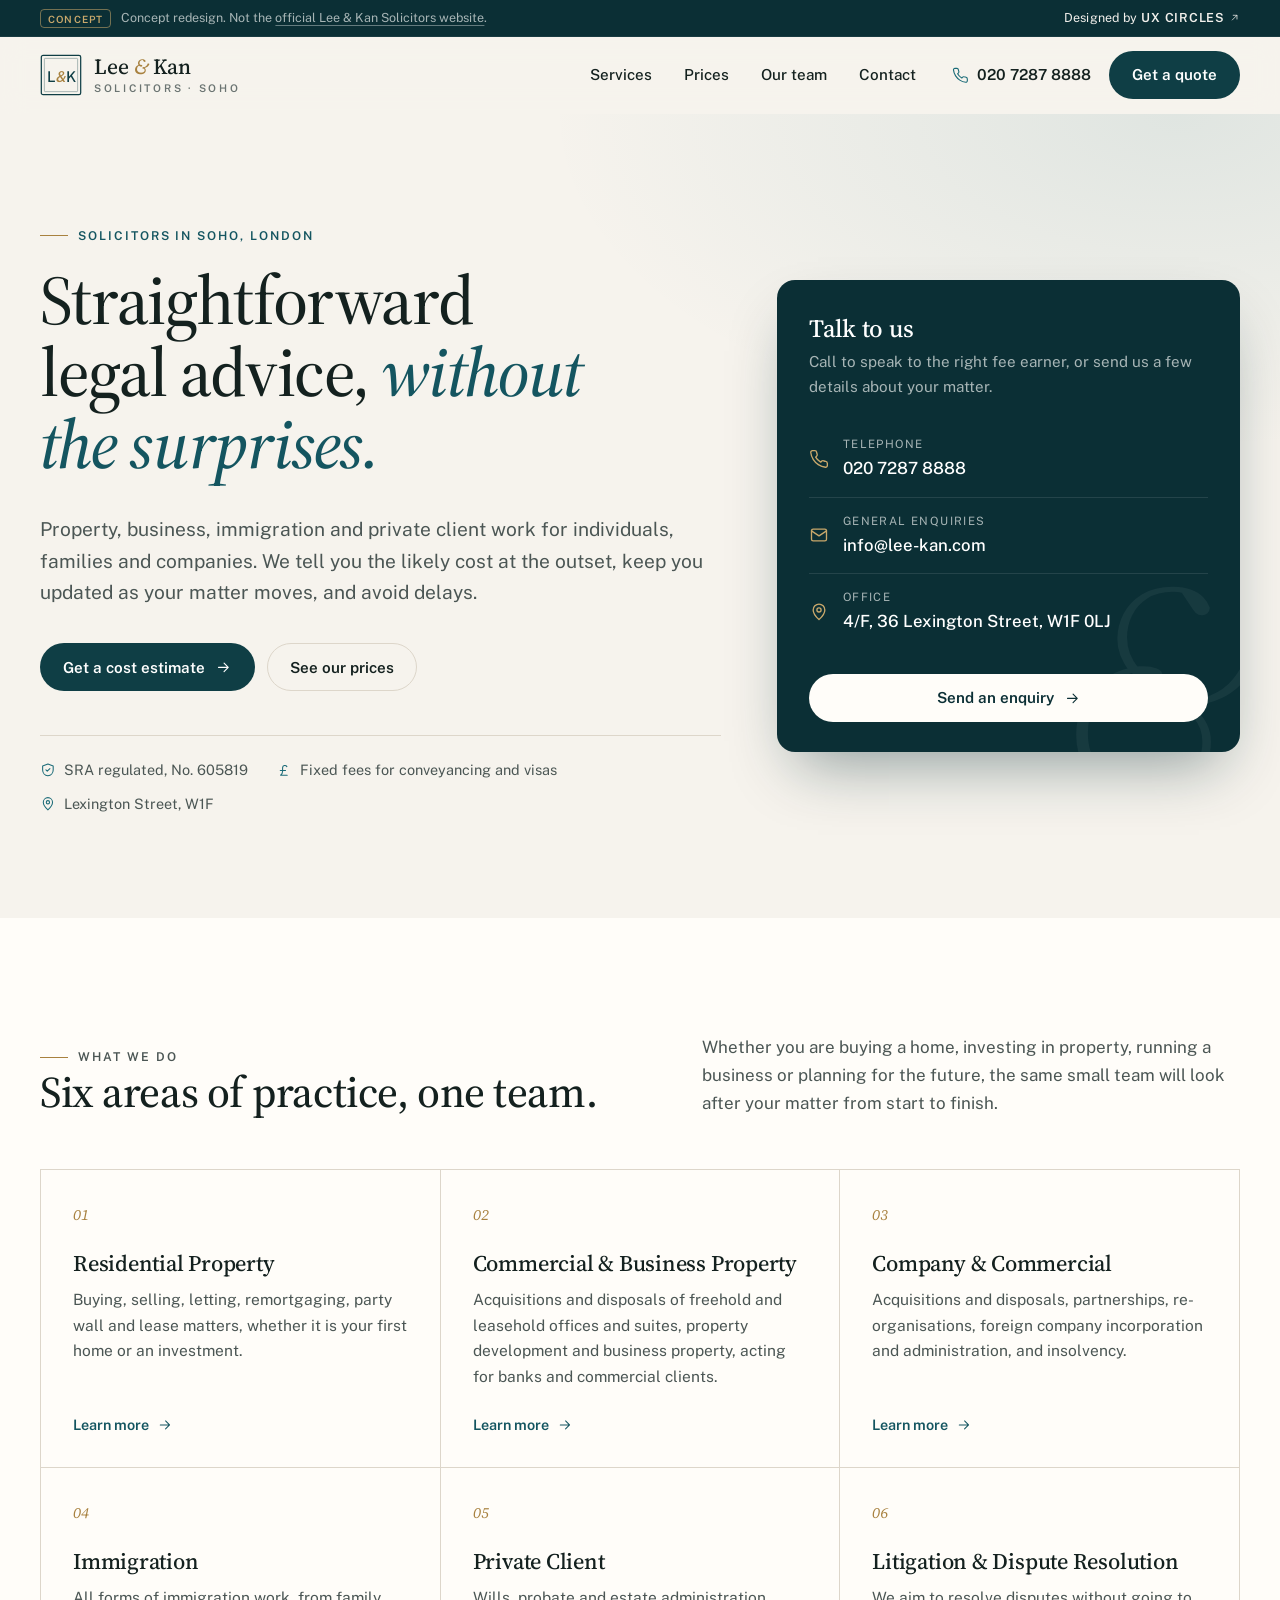
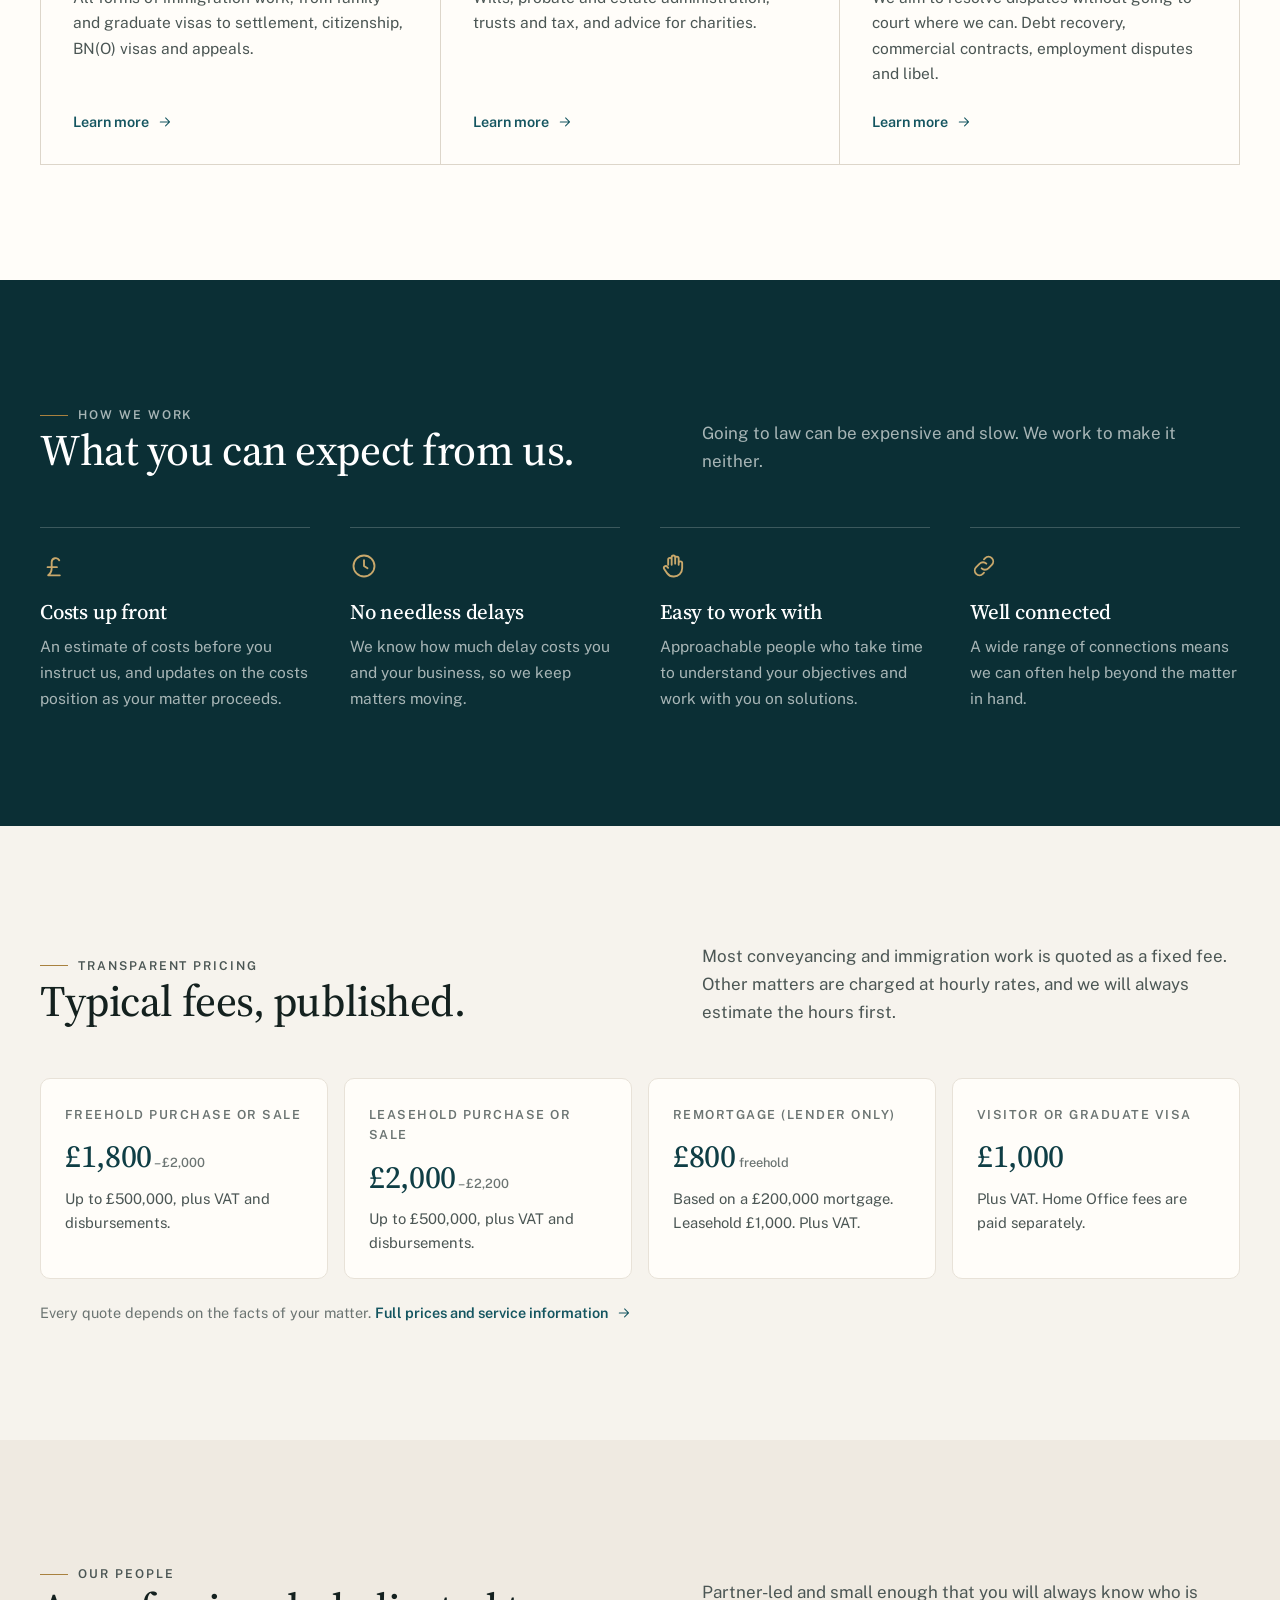
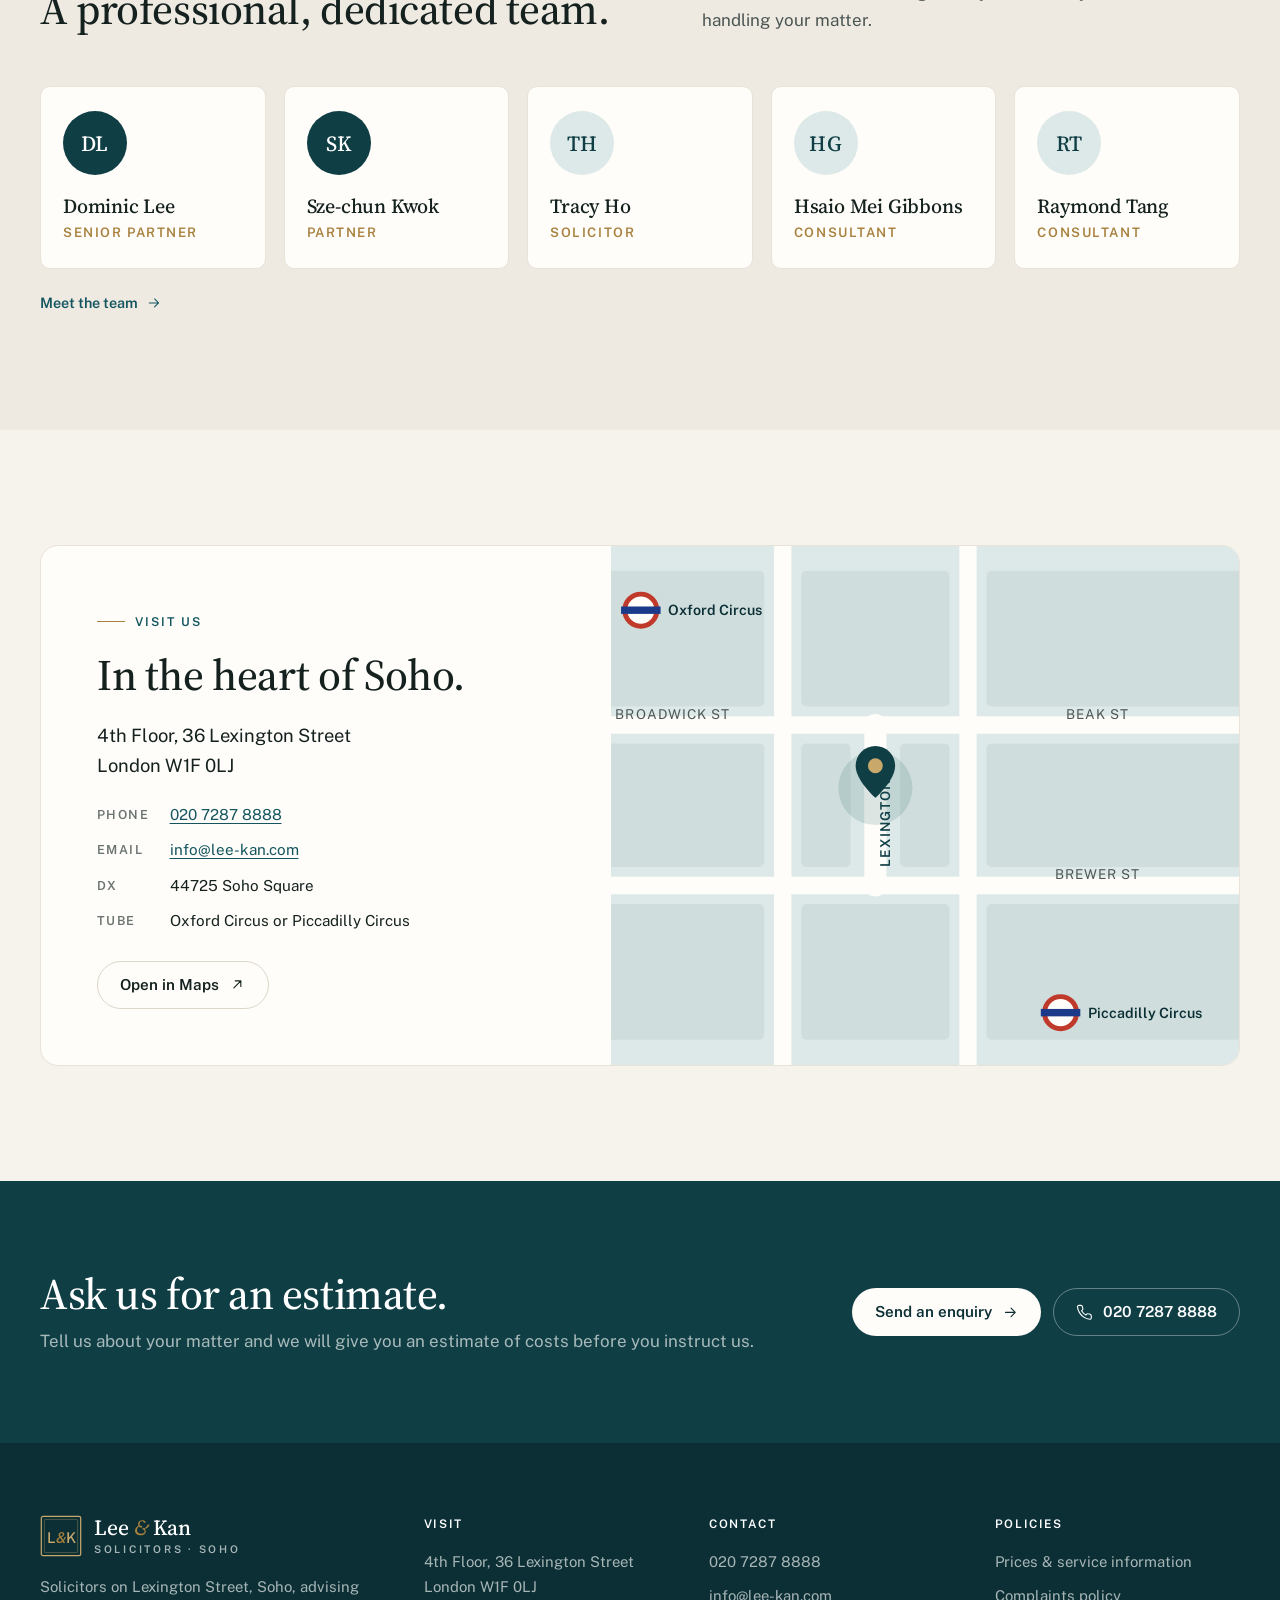
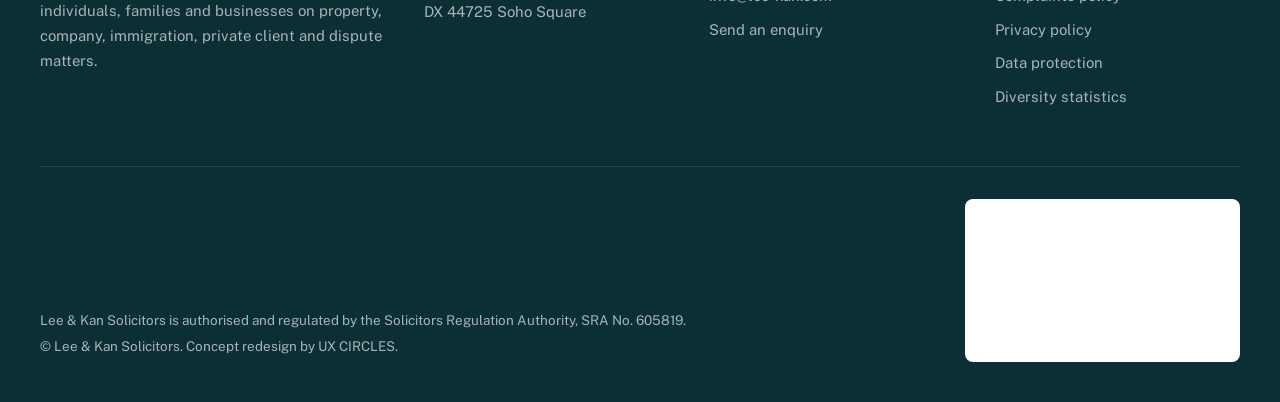
==== index.html @ 2cc01a52 "Add Lee & Kan Solicitors concept redesign Five-page static site (home, services, prices, team, conta" ====
<!doctype html>
<html lang="en-GB" class="no-js">
<head>
<meta charset="utf-8">
<meta name="viewport" content="width=device-width, initial-scale=1">
<title>Lee &amp; Kan Solicitors | Solicitors in Soho, London</title>
<meta name="description" content="Lee & Kan Solicitors in Soho, London: residential and commercial property, company, immigration, private client and litigation. Clear, published fees.">
<meta property="og:title" content="Lee &amp; Kan Solicitors | Solicitors in Soho, London">
<meta property="og:description" content="Lee & Kan Solicitors in Soho, London: residential and commercial property, company, immigration, private client and litigation. Clear, published fees.">
<meta name="robots" content="noindex, nofollow">
<meta name="theme-color" content="#0b2f35">
<link rel="icon" href="assets/img/favicon.svg" type="image/svg+xml">
<link rel="preconnect" href="https://fonts.googleapis.com">
<link rel="preconnect" href="https://fonts.gstatic.com" crossorigin>
<link rel="stylesheet" href="https://fonts.googleapis.com/css2?family=Public+Sans:wght@400;500;600&family=Source+Serif+4:ital,opsz,wght@0,8..60,400;0,8..60,500;0,8..60,600;1,8..60,400;1,8..60,500&display=swap">
<link rel="stylesheet" href="assets/css/style.css">
</head>
<body>
<a class="skip" href="#main">Skip to content</a>
<div class="concept-bar" role="note">
  <div class="container concept-inner">
    <p><span class="concept-tag">Concept</span><span class="concept-long">Concept redesign. Not the <a href="https://www.lee-kan.com/" target="_blank" rel="noopener">official Lee &amp; Kan Solicitors website</a>.</span></p>
    <a href="https://ux-circles.com/web" target="_blank" rel="noopener"><span class="concept-by">Designed by </span><strong>UX CIRCLES</strong> <svg class="ic-ext" viewBox="0 0 24 24" fill="none" stroke="currentColor" stroke-width="1.6" stroke-linecap="round" stroke-linejoin="round" aria-hidden="true"><path d="M7 17 17 7M9 7h8v8"/></svg></a>
  </div>
</div>
<header class="site-header">
  <div class="container header-inner">
    <a class="brand" href="index.html" aria-label="Lee &amp; Kan Solicitors, home"><svg class="brand-mark" viewBox="0 0 48 48" fill="none" aria-hidden="true"><rect x="1.5" y="1.5" width="45" height="45" rx="2" stroke="currentColor" stroke-width="1.4"/><rect x="5" y="5" width="38" height="38" rx="1" stroke="currentColor" stroke-width=".7" opacity=".55"/><text x="24" y="31.5" text-anchor="middle" font-family="Source Serif 4, Georgia, serif" font-size="17" font-weight="500" fill="currentColor">L<tspan font-style="italic" fill="#a8813f">&amp;</tspan>K</text></svg><span class="brand-text"><span class="brand-name">Lee <span>&amp;</span> Kan</span><span class="brand-sub">Solicitors · Soho</span></span></a>
    <nav class="nav" id="site-nav" aria-label="Main">
      <a href="services.html">Services</a>
<a href="fees.html">Prices</a>
<a href="team.html">Our team</a>
<a href="contact.html">Contact</a>
      <div class="nav-extra">
        <a class="nav-phone" href="tel:+442072878888"><svg class="ic" viewBox="0 0 24 24" fill="none" stroke="currentColor" stroke-width="1.6" stroke-linecap="round" stroke-linejoin="round" aria-hidden="true"><path d="M22 16.9v3a2 2 0 0 1-2.2 2 19.8 19.8 0 0 1-8.6-3.1 19.5 19.5 0 0 1-6-6A19.8 19.8 0 0 1 2.1 4.2 2 2 0 0 1 4.1 2h3a2 2 0 0 1 2 1.7c.1.9.4 1.8.7 2.7a2 2 0 0 1-.5 2.1L8 9.8a16 16 0 0 0 6 6l1.3-1.3a2 2 0 0 1 2.1-.4c.9.3 1.8.6 2.7.7a2 2 0 0 1 1.7 2z"/></svg><span>020 7287 8888</span></a>
        <a class="btn btn-primary" href="contact.html#enquiry">Get a quote</a>
      </div>
    </nav>
    <button class="nav-toggle" type="button" aria-expanded="false" aria-controls="site-nav" aria-label="Menu"><svg class="ic-open" viewBox="0 0 24 24" fill="none" stroke="currentColor" stroke-width="1.6" stroke-linecap="round" stroke-linejoin="round" aria-hidden="true"><path d="M4 7h16M4 12h16M4 17h16"/></svg><svg class="ic-close" viewBox="0 0 24 24" fill="none" stroke="currentColor" stroke-width="1.6" stroke-linecap="round" stroke-linejoin="round" aria-hidden="true"><path d="M6 6l12 12M18 6 6 18"/></svg></button>
  </div>
</header>
<main id="main">

<section class="hero">
  <div class="container hero-grid">
    <div class="hero-copy">
      <p class="eyebrow">Solicitors in Soho, London</p>
      <h1>Straightforward legal advice, <em>without the surprises.</em></h1>
      <p class="lede">Property, business, immigration and private client work for individuals, families and companies. We tell you the likely cost at the outset, keep you updated as your matter moves, and avoid delays.</p>
      <div class="hero-actions">
        <a class="btn btn-primary" href="contact.html#enquiry">Get a cost estimate <svg class="ic" viewBox="0 0 24 24" fill="none" stroke="currentColor" stroke-width="1.6" stroke-linecap="round" stroke-linejoin="round" aria-hidden="true"><path d="M5 12h14M13 6l6 6-6 6"/></svg></a>
        <a class="btn btn-ghost" href="fees.html">See our prices</a>
      </div>
      <ul class="hero-meta">
        <li><svg class="ic" viewBox="0 0 24 24" fill="none" stroke="currentColor" stroke-width="1.6" stroke-linecap="round" stroke-linejoin="round" aria-hidden="true"><path d="M12 3 4 6v6c0 4.5 3.4 8.3 8 9 4.6-.7 8-4.5 8-9V6z"/><path d="m9 12 2 2 4-4"/></svg> SRA regulated, No. 605819</li>
        <li><svg class="ic" viewBox="0 0 24 24" fill="none" stroke="currentColor" stroke-width="1.6" stroke-linecap="round" stroke-linejoin="round" aria-hidden="true"><path d="M17 20H7c2-1.5 3-3.5 3-6V8.5A3.5 3.5 0 0 1 16.5 7"/><path d="M6.5 13h8"/></svg> Fixed fees for conveyancing and visas</li>
        <li><svg class="ic" viewBox="0 0 24 24" fill="none" stroke="currentColor" stroke-width="1.6" stroke-linecap="round" stroke-linejoin="round" aria-hidden="true"><path d="M12 21s-7-6.2-7-11.5A7 7 0 0 1 19 9.5C19 14.8 12 21 12 21z"/><circle cx="12" cy="9.5" r="2.5"/></svg> Lexington Street, W1F</li>
      </ul>
    </div>
    <aside class="contact-card reveal" aria-labelledby="talk">
      <h2 id="talk">Talk to us</h2>
      <p>Call to speak to the right fee earner, or send us a few details about your matter.</p>
      <ul class="channels">
        <li><a href="tel:+442072878888"><svg class="ic" viewBox="0 0 24 24" fill="none" stroke="currentColor" stroke-width="1.6" stroke-linecap="round" stroke-linejoin="round" aria-hidden="true"><path d="M22 16.9v3a2 2 0 0 1-2.2 2 19.8 19.8 0 0 1-8.6-3.1 19.5 19.5 0 0 1-6-6A19.8 19.8 0 0 1 2.1 4.2 2 2 0 0 1 4.1 2h3a2 2 0 0 1 2 1.7c.1.9.4 1.8.7 2.7a2 2 0 0 1-.5 2.1L8 9.8a16 16 0 0 0 6 6l1.3-1.3a2 2 0 0 1 2.1-.4c.9.3 1.8.6 2.7.7a2 2 0 0 1 1.7 2z"/></svg><span><small>Telephone</small><strong>020 7287 8888</strong></span></a></li>
        <li><a href="mailto:info@lee-kan.com"><svg class="ic" viewBox="0 0 24 24" fill="none" stroke="currentColor" stroke-width="1.6" stroke-linecap="round" stroke-linejoin="round" aria-hidden="true"><rect x="3" y="5" width="18" height="14" rx="2"/><path d="m3 7 9 6 9-6"/></svg><span><small>General enquiries</small><strong>info@lee-kan.com</strong></span></a></li>
        <li><div><svg class="ic" viewBox="0 0 24 24" fill="none" stroke="currentColor" stroke-width="1.6" stroke-linecap="round" stroke-linejoin="round" aria-hidden="true"><path d="M12 21s-7-6.2-7-11.5A7 7 0 0 1 19 9.5C19 14.8 12 21 12 21z"/><circle cx="12" cy="9.5" r="2.5"/></svg><span><small>Office</small><strong>4/F, 36 Lexington Street, W1F 0LJ</strong></span></div></li>
      </ul>
      <a class="btn btn-light" href="contact.html#enquiry">Send an enquiry <svg class="ic" viewBox="0 0 24 24" fill="none" stroke="currentColor" stroke-width="1.6" stroke-linecap="round" stroke-linejoin="round" aria-hidden="true"><path d="M5 12h14M13 6l6 6-6 6"/></svg></a>
    </aside>
  </div>
</section>

<section class="section section-white" id="services">
  <div class="container">
    <div class="section-head">
      <div><p class="eyebrow">What we do</p><h2>Six areas of practice, one team.</h2></div>
      <p>Whether you are buying a home, investing in property, running a business or planning for the future, the same small team will look after your matter from start to finish.</p>
    </div>
    <div class="areas">
<a class="area reveal" href="services.html#residential"><span class="area-num">01</span><h3>Residential Property</h3><p>Buying, selling, letting, remortgaging, party wall and lease matters, whether it is your first home or an investment.</p><span class="more">Learn more <svg class="ic" viewBox="0 0 24 24" fill="none" stroke="currentColor" stroke-width="1.6" stroke-linecap="round" stroke-linejoin="round" aria-hidden="true"><path d="M5 12h14M13 6l6 6-6 6"/></svg></span></a>
<a class="area reveal" href="services.html#commercial"><span class="area-num">02</span><h3>Commercial &amp; Business Property</h3><p>Acquisitions and disposals of freehold and leasehold offices and suites, property development and business property, acting for banks and commercial clients.</p><span class="more">Learn more <svg class="ic" viewBox="0 0 24 24" fill="none" stroke="currentColor" stroke-width="1.6" stroke-linecap="round" stroke-linejoin="round" aria-hidden="true"><path d="M5 12h14M13 6l6 6-6 6"/></svg></span></a>
<a class="area reveal" href="services.html#company"><span class="area-num">03</span><h3>Company &amp; Commercial</h3><p>Acquisitions and disposals, partnerships, re-organisations, foreign company incorporation and administration, and insolvency.</p><span class="more">Learn more <svg class="ic" viewBox="0 0 24 24" fill="none" stroke="currentColor" stroke-width="1.6" stroke-linecap="round" stroke-linejoin="round" aria-hidden="true"><path d="M5 12h14M13 6l6 6-6 6"/></svg></span></a>
<a class="area reveal" href="services.html#immigration"><span class="area-num">04</span><h3>Immigration</h3><p>All forms of immigration work, from family and graduate visas to settlement, citizenship, BN(O) visas and appeals.</p><span class="more">Learn more <svg class="ic" viewBox="0 0 24 24" fill="none" stroke="currentColor" stroke-width="1.6" stroke-linecap="round" stroke-linejoin="round" aria-hidden="true"><path d="M5 12h14M13 6l6 6-6 6"/></svg></span></a>
<a class="area reveal" href="services.html#private-client"><span class="area-num">05</span><h3>Private Client</h3><p>Wills, probate and estate administration, trusts and tax, and advice for charities.</p><span class="more">Learn more <svg class="ic" viewBox="0 0 24 24" fill="none" stroke="currentColor" stroke-width="1.6" stroke-linecap="round" stroke-linejoin="round" aria-hidden="true"><path d="M5 12h14M13 6l6 6-6 6"/></svg></span></a>
<a class="area reveal" href="services.html#litigation"><span class="area-num">06</span><h3>Litigation &amp; Dispute Resolution</h3><p>We aim to resolve disputes without going to court where we can. Debt recovery, commercial contracts, employment disputes and libel.</p><span class="more">Learn more <svg class="ic" viewBox="0 0 24 24" fill="none" stroke="currentColor" stroke-width="1.6" stroke-linecap="round" stroke-linejoin="round" aria-hidden="true"><path d="M5 12h14M13 6l6 6-6 6"/></svg></span></a>
    </div>
  </div>
</section>

<section class="section on-dark">
  <div class="container">
    <div class="section-head">
      <div><p class="eyebrow">How we work</p><h2>What you can expect from us.</h2></div>
      <p>Going to law can be expensive and slow. We work to make it neither.</p>
    </div>
    <div class="promises">
      <div class="promise reveal"><svg class="ic" viewBox="0 0 24 24" fill="none" stroke="currentColor" stroke-width="1.6" stroke-linecap="round" stroke-linejoin="round" aria-hidden="true"><path d="M17 20H7c2-1.5 3-3.5 3-6V8.5A3.5 3.5 0 0 1 16.5 7"/><path d="M6.5 13h8"/></svg><h3>Costs up front</h3><p>An estimate of costs before you instruct us, and updates on the costs position as your matter proceeds.</p></div>
      <div class="promise reveal"><svg class="ic" viewBox="0 0 24 24" fill="none" stroke="currentColor" stroke-width="1.6" stroke-linecap="round" stroke-linejoin="round" aria-hidden="true"><circle cx="12" cy="12" r="9"/><path d="M12 7v5l3 2"/></svg><h3>No needless delays</h3><p>We know how much delay costs you and your business, so we keep matters moving.</p></div>
      <div class="promise reveal"><svg class="ic" viewBox="0 0 24 24" fill="none" stroke="currentColor" stroke-width="1.6" stroke-linecap="round" stroke-linejoin="round" aria-hidden="true"><path d="M7 11V6.5a1.5 1.5 0 0 1 3 0V11M10 10V4.5a1.5 1.5 0 0 1 3 0V10M13 10V5.5a1.5 1.5 0 0 1 3 0V11M16 9.5a1.5 1.5 0 0 1 3 0V14a7 7 0 0 1-7 7h-.5a6.5 6.5 0 0 1-5.3-2.7L3.6 14.6a1.6 1.6 0 0 1 2.5-2L7 13.6"/></svg><h3>Easy to work with</h3><p>Approachable people who take time to understand your objectives and work with you on solutions.</p></div>
      <div class="promise reveal"><svg class="ic" viewBox="0 0 24 24" fill="none" stroke="currentColor" stroke-width="1.6" stroke-linecap="round" stroke-linejoin="round" aria-hidden="true"><path d="M10 14a4 4 0 0 0 5.7 0l3-3a4 4 0 0 0-5.7-5.7l-1 1"/><path d="M14 10a4 4 0 0 0-5.7 0l-3 3a4 4 0 0 0 5.7 5.7l1-1"/></svg><h3>Well connected</h3><p>A wide range of connections means we can often help beyond the matter in hand.</p></div>
    </div>
  </div>
</section>

<section class="section">
  <div class="container">
    <div class="section-head">
      <div><p class="eyebrow">Transparent pricing</p><h2>Typical fees, published.</h2></div>
      <p>Most conveyancing and immigration work is quoted as a fixed fee. Other matters are charged at hourly rates, and we will always estimate the hours first.</p>
    </div>
    <div class="fee-grid">
      <div class="fee-card reveal"><span class="label">Freehold purchase or sale</span><span class="price">£1,800<small> – £2,000</small></span><p>Up to £500,000, plus VAT and disbursements.</p></div>
      <div class="fee-card reveal"><span class="label">Leasehold purchase or sale</span><span class="price">£2,000<small> – £2,200</small></span><p>Up to £500,000, plus VAT and disbursements.</p></div>
      <div class="fee-card reveal"><span class="label">Remortgage (lender only)</span><span class="price">£800<small> freehold</small></span><p>Based on a £200,000 mortgage. Leasehold £1,000. Plus VAT.</p></div>
      <div class="fee-card reveal"><span class="label">Visitor or graduate visa</span><span class="price">£1,000</span><p>Plus VAT. Home Office fees are paid separately.</p></div>
    </div>
    <p class="fee-note">Every quote depends on the facts of your matter. <a class="text-link" href="fees.html">Full prices and service information <svg class="ic" viewBox="0 0 24 24" fill="none" stroke="currentColor" stroke-width="1.6" stroke-linecap="round" stroke-linejoin="round" aria-hidden="true"><path d="M5 12h14M13 6l6 6-6 6"/></svg></a></p>
  </div>
</section>

<section class="section section-alt">
  <div class="container">
    <div class="section-head">
      <div><p class="eyebrow">Our people</p><h2>A professional, dedicated team.</h2></div>
      <p>Partner-led and small enough that you will always know who is handling your matter.</p>
    </div>
    <div class="team">
<article class="person partner reveal"><div class="avatar" aria-hidden="true">DL</div><h3>Dominic Lee</h3><p class="role">Senior Partner</p></article>
<article class="person partner reveal"><div class="avatar" aria-hidden="true">SK</div><h3>Sze-chun Kwok</h3><p class="role">Partner</p></article>
<article class="person reveal"><div class="avatar" aria-hidden="true">TH</div><h3>Tracy Ho</h3><p class="role">Solicitor</p></article>
<article class="person reveal"><div class="avatar" aria-hidden="true">HG</div><h3>Hsaio Mei Gibbons</h3><p class="role">Consultant</p></article>
<article class="person reveal"><div class="avatar" aria-hidden="true">RT</div><h3>Raymond Tang</h3><p class="role">Consultant</p></article>
    </div>
    <p class="fee-note"><a class="text-link" href="team.html">Meet the team <svg class="ic" viewBox="0 0 24 24" fill="none" stroke="currentColor" stroke-width="1.6" stroke-linecap="round" stroke-linejoin="round" aria-hidden="true"><path d="M5 12h14M13 6l6 6-6 6"/></svg></a></p>
  </div>
</section>

<section class="section">
  <div class="container">
    <div class="visit reveal">
      <div class="visit-copy">
        <p class="eyebrow">Visit us</p>
        <h2>In the heart of Soho.</h2>
        <address>4th Floor, 36 Lexington Street<br>London W1F 0LJ</address>
        <dl>
          <dt>Phone</dt><dd><a href="tel:+442072878888">020 7287 8888</a></dd>
          <dt>Email</dt><dd><a href="mailto:info@lee-kan.com">info@lee-kan.com</a></dd>
          <dt>DX</dt><dd>44725 Soho Square</dd>
          <dt>Tube</dt><dd>Oxford Circus or Piccadilly Circus</dd>
        </dl>
        <a class="btn btn-ghost" href="https://www.google.com/maps/search/?api=1&amp;query=36+Lexington+Street+London+W1F+0LJ" target="_blank" rel="noopener">Open in Maps <svg class="ic" viewBox="0 0 24 24" fill="none" stroke="currentColor" stroke-width="1.6" stroke-linecap="round" stroke-linejoin="round" aria-hidden="true"><path d="M7 17 17 7M9 7h8v8"/></svg></a>
      </div>
      <div class="visit-map"><svg viewBox="0 0 600 420" preserveAspectRatio="xMidYMid slice" role="img" aria-label="Map: 36 Lexington Street, between Oxford Circus and Piccadilly Circus">
  <rect width="600" height="420" fill="#dde9e8"/>
  <g fill="#cfdedc">
    <rect x="20" y="20" width="150" height="110" rx="4"/><rect x="200" y="20" width="120" height="110" rx="4"/><rect x="350" y="20" width="230" height="110" rx="4"/>
    <rect x="20" y="160" width="150" height="100" rx="4"/><rect x="350" y="160" width="230" height="100" rx="4"/>
    <rect x="20" y="290" width="150" height="110" rx="4"/><rect x="200" y="290" width="120" height="110" rx="4"/><rect x="350" y="290" width="230" height="110" rx="4"/>
    <rect x="200" y="160" width="40" height="100" rx="4"/><rect x="280" y="160" width="40" height="100" rx="4"/>
  </g>
  <g stroke="#fffdf9" stroke-width="14" stroke-linecap="round">
    <path d="M0 145H600"/><path d="M0 275H600"/><path d="M185 0V420"/><path d="M335 0V420"/>
  </g>
  <path d="M260 145V275" stroke="#fffdf9" stroke-width="18" stroke-linecap="round"/>
  <g font-family="Public Sans, sans-serif" font-size="11" fill="#4b5654" letter-spacing=".08em">
    <text x="272" y="215" transform="rotate(-90 272 215)" text-anchor="middle" font-weight="600" fill="#0f3e45">LEXINGTON ST</text>
    <text x="440" y="140" text-anchor="middle">BEAK ST</text>
    <text x="440" y="270" text-anchor="middle">BREWER ST</text>
    <text x="96" y="140" text-anchor="middle">BROADWICK ST</text>
  </g>
  <g font-family="Public Sans, sans-serif" font-size="11.5" font-weight="600" fill="#0b2f35">
    <g transform="translate(70 52)"><circle r="13" fill="#fffdf9" stroke="#c03a2b" stroke-width="4"/><rect x="-16" y="-3" width="32" height="6" fill="#1b3a8a"/><text x="22" y="4">Oxford Circus</text></g>
    <g transform="translate(410 378)"><circle r="13" fill="#fffdf9" stroke="#c03a2b" stroke-width="4"/><rect x="-16" y="-3" width="32" height="6" fill="#1b3a8a"/><text x="22" y="4">Piccadilly Circus</text></g>
  </g>
  <g transform="translate(260 196)">
    <circle r="30" fill="#145560" opacity=".14"/>
    <path d="M0 8s-16-14-16-26a16 16 0 0 1 32 0C16-6 0 8 0 8z" fill="#0f3e45"/>
    <circle cy="-18" r="6" fill="#c9a86b"/>
  </g>
</svg></div>
    </div>
  </div>
</section>
<section class="cta-band">
  <div class="container cta-inner">
    <div>
      <h2>Ask us for an estimate.</h2>
      <p>Tell us about your matter and we will give you an estimate of costs before you instruct us.</p>
    </div>
    <div class="cta-actions">
      <a class="btn btn-light" href="contact.html#enquiry">Send an enquiry <svg class="ic" viewBox="0 0 24 24" fill="none" stroke="currentColor" stroke-width="1.6" stroke-linecap="round" stroke-linejoin="round" aria-hidden="true"><path d="M5 12h14M13 6l6 6-6 6"/></svg></a>
      <a class="btn btn-outline-light" href="tel:+442072878888"><svg class="ic" viewBox="0 0 24 24" fill="none" stroke="currentColor" stroke-width="1.6" stroke-linecap="round" stroke-linejoin="round" aria-hidden="true"><path d="M22 16.9v3a2 2 0 0 1-2.2 2 19.8 19.8 0 0 1-8.6-3.1 19.5 19.5 0 0 1-6-6A19.8 19.8 0 0 1 2.1 4.2 2 2 0 0 1 4.1 2h3a2 2 0 0 1 2 1.7c.1.9.4 1.8.7 2.7a2 2 0 0 1-.5 2.1L8 9.8a16 16 0 0 0 6 6l1.3-1.3a2 2 0 0 1 2.1-.4c.9.3 1.8.6 2.7.7a2 2 0 0 1 1.7 2z"/></svg> 020 7287 8888</a>
    </div>
  </div>
</section>

</main>
<footer class="site-footer">
  <div class="container">
    <div class="footer-grid">
      <div>
        <a class="brand" href="index.html" aria-label="Lee &amp; Kan Solicitors, home"><svg class="brand-mark" viewBox="0 0 48 48" fill="none" aria-hidden="true"><rect x="1.5" y="1.5" width="45" height="45" rx="2" stroke="currentColor" stroke-width="1.4"/><rect x="5" y="5" width="38" height="38" rx="1" stroke="currentColor" stroke-width=".7" opacity=".55"/><text x="24" y="31.5" text-anchor="middle" font-family="Source Serif 4, Georgia, serif" font-size="17" font-weight="500" fill="currentColor">L<tspan font-style="italic" fill="#a8813f">&amp;</tspan>K</text></svg><span class="brand-text"><span class="brand-name">Lee <span>&amp;</span> Kan</span><span class="brand-sub">Solicitors · Soho</span></span></a>
        <p>Solicitors on Lexington Street, Soho, advising individuals, families and businesses on property, company, immigration, private client and dispute matters.</p>
      </div>
      <div>
        <p class="footer-h">Visit</p>
        <address>4th Floor, 36 Lexington Street<br>London W1F 0LJ<br>DX 44725 Soho Square</address>
      </div>
      <div>
        <p class="footer-h">Contact</p>
        <ul>
          <li><a href="tel:+442072878888">020 7287 8888</a></li>
          <li><a href="mailto:info@lee-kan.com">info@lee-kan.com</a></li>
          <li><a href="contact.html#enquiry">Send an enquiry</a></li>
        </ul>
      </div>
      <div>
        <p class="footer-h">Policies</p>
        <ul>
          <li><a href="fees.html">Prices &amp; service information</a></li>
          <li><a href="https://www.lee-kan.com/Complaints.pdf" target="_blank" rel="noopener">Complaints policy</a></li>
          <li><a href="https://www.lee-kan.com/LKPrivacy.pdf" target="_blank" rel="noopener">Privacy policy</a></li>
          <li><a href="https://www.lee-kan.com/Data.pdf" target="_blank" rel="noopener">Data protection</a></li>
          <li><a href="https://www.lee-kan.com/LKDiversity.pdf" target="_blank" rel="noopener">Diversity statistics</a></li>
        </ul>
      </div>
    </div>
    <div class="footer-legal">
      <div>
        <p>Lee &amp; Kan Solicitors is authorised and regulated by the Solicitors Regulation Authority, SRA No. 605819.</p>
        <p>&copy; Lee &amp; Kan Solicitors. Concept redesign by <a href="https://ux-circles.com/web" target="_blank" rel="noopener">UX CIRCLES</a>.</p>
      </div>
      <div class="sra-badge"><div><div><iframe frameborder="0" scrolling="no" allowTransparency="true" src="https://cdn.yoshki.com/iframe/55847r.html" title="SRA digital badge"></iframe></div></div></div>
    </div>
  </div>
</footer>
<div class="mobile-cta">
  <a class="btn btn-ghost" href="tel:+442072878888"><svg class="ic" viewBox="0 0 24 24" fill="none" stroke="currentColor" stroke-width="1.6" stroke-linecap="round" stroke-linejoin="round" aria-hidden="true"><path d="M22 16.9v3a2 2 0 0 1-2.2 2 19.8 19.8 0 0 1-8.6-3.1 19.5 19.5 0 0 1-6-6A19.8 19.8 0 0 1 2.1 4.2 2 2 0 0 1 4.1 2h3a2 2 0 0 1 2 1.7c.1.9.4 1.8.7 2.7a2 2 0 0 1-.5 2.1L8 9.8a16 16 0 0 0 6 6l1.3-1.3a2 2 0 0 1 2.1-.4c.9.3 1.8.6 2.7.7a2 2 0 0 1 1.7 2z"/></svg> Call us</a>
  <a class="btn btn-primary" href="contact.html#enquiry">Get a quote</a>
</div>
<script src="assets/js/main.js"></script>
</body>
</html>
---- assets/css/style.css ----
/* Lee & Kan Solicitors — concept redesign by UX CIRCLES */

:root {
  --paper: #f6f3ed;
  --paper-2: #efeae1;
  --white: #fffdf9;
  --ink: #14211f;
  --ink-soft: #4b5654;
  --ink-mute: #6b7472;
  --line: #ddd6ca;
  --line-soft: #e8e2d8;
  --teal-900: #0b2f35;
  --teal-800: #0f3e45;
  --teal-700: #145560;
  --teal-600: #1b6b78;
  --teal-100: #dde9e8;
  --brass: #a8813f;
  --brass-soft: #c9a86b;
  --on-dark: #e9eeec;
  --on-dark-soft: rgba(233, 238, 236, .7);

  --serif: "Source Serif 4", "Iowan Old Style", Georgia, serif;
  --sans: "Public Sans", system-ui, -apple-system, "Segoe UI", sans-serif;

  --header-h: 76px;
  --radius: 10px;
  --shadow: 0 1px 2px rgba(20, 33, 31, .04), 0 10px 30px rgba(20, 33, 31, .06);
}

*, *::before, *::after { box-sizing: border-box; }
html { -webkit-text-size-adjust: 100%; scroll-behavior: smooth; scroll-padding-top: calc(var(--header-h) + 16px); }
@media (prefers-reduced-motion: reduce) { html { scroll-behavior: auto; } *, *::before, *::after { transition: none !important; animation: none !important; } }
body { margin: 0; background: var(--paper); color: var(--ink); font-family: var(--sans); font-size: 17px; line-height: 1.65; -webkit-font-smoothing: antialiased; }
img, svg { display: block; max-width: 100%; }
a { color: var(--teal-700); text-underline-offset: 3px; text-decoration-thickness: 1px; }
a:hover { color: var(--teal-900); }
p { margin: 0 0 1em; }
h1, h2, h3, h4 { font-family: var(--serif); font-weight: 500; line-height: 1.15; margin: 0 0 .5em; letter-spacing: -.01em; color: var(--ink); text-wrap: balance; }
h1 { font-size: clamp(2.5rem, 5.4vw, 4.4rem); letter-spacing: -.02em; line-height: 1.04; }
h2 { font-size: clamp(1.9rem, 3.4vw, 2.75rem); }
h3 { font-size: 1.4rem; }
h4 { font-size: 1.1rem; font-weight: 600; }
em { font-style: italic; }
ul { padding-left: 1.2em; }
:focus-visible { outline: 2px solid var(--brass); outline-offset: 3px; border-radius: 3px; }

.container { width: min(1200px, 100% - 48px); margin-inline: auto; }
.narrow { width: min(820px, 100% - 48px); margin-inline: auto; }
@media (max-width: 600px) { .container, .narrow { width: calc(100% - 32px); } }

.skip { position: absolute; left: -999px; top: 8px; z-index: 100; background: var(--ink); color: #fff; padding: 10px 16px; border-radius: 6px; }
.skip:focus { left: 8px; }

.ic { width: 1.1em; height: 1.1em; flex: none; }

.eyebrow { display: inline-flex; align-items: center; gap: 10px; font-size: .76rem; font-weight: 600; letter-spacing: .16em; text-transform: uppercase; color: var(--teal-700); margin: 0 0 18px; }
.eyebrow::before { content: ""; width: 28px; height: 1px; background: var(--brass); }
.on-dark .eyebrow { color: var(--brass-soft); }
.lede { font-size: 1.2rem; color: var(--ink-soft); max-width: 36em; }

/* ---------- Buttons ---------- */
.btn { display: inline-flex; align-items: center; justify-content: center; gap: 10px; min-height: 48px; padding: 0 22px; border-radius: 999px; font: 600 .95rem/1 var(--sans); text-decoration: none; border: 1px solid transparent; cursor: pointer; transition: background .2s, color .2s, border-color .2s, transform .2s; white-space: nowrap; }
.btn-primary { background: var(--teal-800); color: #fff; }
.btn-primary:hover { background: var(--teal-900); color: #fff; }
.btn-ghost { border-color: var(--line); color: var(--ink); background: transparent; }
.btn-ghost:hover { border-color: var(--ink); color: var(--ink); }
.btn-light { background: var(--white); color: var(--teal-900); }
.btn-light:hover { background: #fff; color: var(--teal-900); }
.btn-outline-light { border-color: rgba(255,255,255,.35); color: #fff; }
.btn-outline-light:hover { border-color: #fff; color: #fff; }
.text-link { display: inline-flex; align-items: center; gap: 8px; font-weight: 600; text-decoration: none; color: var(--teal-700); }
.text-link .ic { transition: transform .2s; }
.text-link:hover .ic { transform: translateX(3px); }

/* ---------- Concept bar ---------- */
.concept-bar { background: var(--teal-900); color: var(--on-dark-soft); font-size: 12.5px; border-bottom: 1px solid rgba(255,255,255,.06); }
.concept-inner { height: 36px; display: flex; align-items: center; justify-content: space-between; gap: 16px; }
.concept-inner p { display: flex; align-items: center; gap: 10px; margin: 0; min-width: 0; white-space: nowrap; overflow: hidden; text-overflow: ellipsis; }
.concept-tag { flex-shrink: 0; font-size: 10px; font-weight: 600; letter-spacing: .12em; text-transform: uppercase; color: var(--brass-soft); border: 1px solid rgba(201, 168, 107, .55); padding: 2px 7px 1px; border-radius: 4px; line-height: 1.4; }
.concept-inner > a { flex-shrink: 0; display: inline-flex; align-items: center; gap: 4px; color: #f2f0ec; text-decoration: none; letter-spacing: .02em; }
.concept-inner > a strong { font-weight: 600; letter-spacing: .06em; }
.concept-inner > a svg { width: .9em; height: .9em; }
.concept-inner > a:hover { color: var(--brass-soft); }
.concept-long a { color: inherit; text-decoration: underline; text-underline-offset: 3px; text-decoration-color: rgba(233, 238, 236, .4); }
.concept-long a:hover { color: var(--brass-soft); text-decoration-color: currentColor; }
@media (max-width: 760px) { .concept-long { display: none; } }

/* ---------- Header ---------- */
.site-header { position: sticky; top: 0; z-index: 50; background: rgba(246, 243, 237, .92); backdrop-filter: saturate(1.4) blur(12px); -webkit-backdrop-filter: saturate(1.4) blur(12px); border-bottom: 1px solid transparent; transition: border-color .2s, box-shadow .2s; }
.site-header.scrolled { border-bottom-color: var(--line); box-shadow: 0 6px 24px rgba(20, 33, 31, .05); }
.header-inner { display: flex; align-items: center; height: var(--header-h); gap: 28px; }
.brand { display: flex; align-items: center; gap: 12px; text-decoration: none; color: var(--ink); flex: none; }
.brand:hover { color: var(--ink); }
.brand-mark { width: 42px; height: 42px; flex: none; color: var(--teal-800); }
.brand-text { display: flex; flex-direction: column; line-height: 1.05; }
.brand-name { font-family: var(--serif); font-size: 1.35rem; font-weight: 500; letter-spacing: -.005em; }
.brand-name span { color: var(--brass); font-style: italic; }
.brand-sub { font-size: .66rem; font-weight: 600; letter-spacing: .26em; text-transform: uppercase; color: var(--ink-mute); margin-top: 5px; }

.nav { display: flex; align-items: center; gap: 4px; margin-left: auto; }
.nav > a { position: relative; padding: 10px 14px; text-decoration: none; color: var(--ink); font-size: .95rem; font-weight: 500; }
.nav > a::after { content: ""; position: absolute; left: 14px; right: 14px; bottom: 4px; height: 1px; background: var(--brass); transform: scaleX(0); transform-origin: left; transition: transform .25s; }
.nav > a:hover::after, .nav > a[aria-current="page"]::after { transform: scaleX(1); }
.nav-extra { display: flex; align-items: center; gap: 18px; margin-left: 18px; }
.nav-phone { display: inline-flex; align-items: center; gap: 8px; font-weight: 600; text-decoration: none; color: var(--ink); font-size: .95rem; white-space: nowrap; }
.nav-phone .ic { color: var(--teal-600); }
.nav-toggle { display: none; margin-left: auto; width: 46px; height: 46px; align-items: center; justify-content: center; border: 1px solid var(--line); border-radius: 50%; background: transparent; color: var(--ink); cursor: pointer; }
.nav-toggle svg { width: 22px; height: 22px; }
.nav-toggle .ic-close { display: none; }
.nav-toggle[aria-expanded="true"] .ic-open { display: none; }
.nav-toggle[aria-expanded="true"] .ic-close { display: block; }

@media (max-width: 1020px) {
  .nav-toggle { display: inline-flex; }
  .nav { position: fixed; inset: calc(var(--header-h) + var(--bar-h, 36px)) 0 0 0; flex-direction: column; align-items: stretch; gap: 0; margin: 0; padding: 12px 24px 32px; background: var(--paper); overflow-y: auto; visibility: hidden; opacity: 0; transform: translateY(-8px); transition: opacity .2s, transform .2s, visibility .2s; }
  .nav.open { visibility: visible; opacity: 1; transform: none; }
  .nav > a { padding: 18px 0; font-family: var(--serif); font-size: 1.6rem; border-bottom: 1px solid var(--line-soft); }
  .nav > a::after { display: none; }
  .nav-extra { flex-direction: column; align-items: stretch; margin: 28px 0 0; gap: 14px; }
  .nav-phone { justify-content: center; min-height: 48px; border: 1px solid var(--line); border-radius: 999px; }
  body.nav-open { overflow: hidden; }
}

/* ---------- Sections ---------- */
.section { padding: clamp(72px, 9vw, 120px) 0; }
.section-tight { padding: clamp(56px, 7vw, 88px) 0; }
.section-alt { background: var(--paper-2); }
.section-white { background: var(--white); }
.on-dark { background: var(--teal-900); color: var(--on-dark); }
.on-dark h2, .on-dark h3, .on-dark h4 { color: #fff; }
.on-dark a { color: #fff; }
.section-head { display: grid; grid-template-columns: minmax(0, 1fr) minmax(0, .9fr); gap: 32px 64px; align-items: end; margin-bottom: 52px; }
.section-head h2 { margin: 0; }
.section-head p { margin: 0; color: var(--ink-soft); }
.on-dark .section-head p { color: var(--on-dark-soft); }
@media (max-width: 860px) { .section-head { grid-template-columns: 1fr; margin-bottom: 36px; } }

/* ---------- Hero ---------- */
.hero { position: relative; padding: clamp(56px, 8vw, 104px) 0 clamp(64px, 8vw, 104px); overflow: hidden; }
.hero::before { content: ""; position: absolute; inset: 0; background: radial-gradient(900px 480px at 92% 0%, rgba(27, 107, 120, .10), transparent 70%); pointer-events: none; }
.hero-grid { position: relative; display: grid; grid-template-columns: minmax(0, 1.25fr) minmax(0, .85fr); gap: 56px; align-items: center; }
.hero h1 em { color: var(--teal-700); }
.hero .lede { margin: 26px 0 34px; }
.hero-actions { display: flex; flex-wrap: wrap; gap: 12px; }
.hero-meta { display: flex; flex-wrap: wrap; gap: 10px 28px; margin: 44px 0 0; padding: 22px 0 0; border-top: 1px solid var(--line); list-style: none; font-size: .9rem; color: var(--ink-soft); }
.hero-meta li { display: flex; align-items: center; gap: 8px; }
.hero-meta .ic { color: var(--teal-600); }
@media (max-width: 900px) { .hero-grid { grid-template-columns: 1fr; gap: 40px; } }

.contact-card { background: var(--teal-900); color: var(--on-dark); border-radius: 18px; padding: 34px 32px 30px; box-shadow: 0 30px 60px -20px rgba(11, 47, 53, .45); position: relative; overflow: hidden; }
.contact-card::after { content: "&"; position: absolute; right: -10px; bottom: -86px; font: italic 300 300px/1 var(--serif); color: rgba(255,255,255,.05); pointer-events: none; }
.contact-card h2 { font-size: 1.55rem; color: #fff; margin-bottom: 6px; }
.contact-card > p { color: var(--on-dark-soft); font-size: .95rem; margin-bottom: 22px; }
.channels { list-style: none; margin: 0 0 24px; padding: 0; position: relative; z-index: 1; }
.channels li + li { border-top: 1px solid rgba(255,255,255,.1); }
.channels a, .channels div { display: flex; align-items: center; gap: 14px; padding: 14px 0; text-decoration: none; color: #fff; }
.channels .ic { width: 20px; height: 20px; color: var(--brass-soft); }
.channels small { display: block; font-size: .72rem; letter-spacing: .12em; text-transform: uppercase; color: var(--on-dark-soft); }
.channels strong { font-weight: 500; font-size: 1.05rem; }
.channels a:hover strong { text-decoration: underline; text-underline-offset: 4px; text-decoration-color: var(--brass-soft); }
.contact-card .btn { width: 100%; position: relative; z-index: 1; }

/* ---------- Practice areas ---------- */
.areas { display: grid; grid-template-columns: repeat(3, minmax(0, 1fr)); border-top: 1px solid var(--line); border-left: 1px solid var(--line); }
.area { position: relative; display: flex; flex-direction: column; padding: 34px 32px 30px; border-right: 1px solid var(--line); border-bottom: 1px solid var(--line); text-decoration: none; color: var(--ink); background: transparent; transition: background .25s; }
.area:hover { background: var(--white); color: var(--ink); }
.area-num { font: italic 400 .95rem var(--serif); color: var(--brass); margin-bottom: 26px; }
.area h3 { margin-bottom: 10px; }
.area p { color: var(--ink-soft); font-size: .97rem; flex: 1; }
.area .more { display: inline-flex; align-items: center; gap: 8px; font-size: .9rem; font-weight: 600; color: var(--teal-700); margin-top: 8px; }
.area .more .ic { transition: transform .2s; }
.area:hover .more .ic { transform: translateX(3px); }
@media (max-width: 960px) { .areas { grid-template-columns: repeat(2, minmax(0, 1fr)); } }
@media (max-width: 620px) { .areas { grid-template-columns: 1fr; } .area { padding: 28px 22px; } }

/* ---------- Promises ---------- */
.promises { display: grid; grid-template-columns: repeat(4, minmax(0, 1fr)); gap: 40px; counter-reset: p; }
.promise { border-top: 1px solid rgba(255,255,255,.2); padding-top: 24px; }
.promise .ic { width: 28px; height: 28px; color: var(--brass-soft); margin-bottom: 20px; }
.promise h3 { font-size: 1.3rem; }
.promise p { color: var(--on-dark-soft); font-size: .97rem; margin: 0; }
@media (max-width: 960px) { .promises { grid-template-columns: repeat(2, minmax(0, 1fr)); } }
@media (max-width: 560px) { .promises { grid-template-columns: 1fr; gap: 28px; } }

/* ---------- Fee highlights ---------- */
.fee-grid { display: grid; grid-template-columns: repeat(4, minmax(0, 1fr)); gap: 16px; }
.fee-card { background: var(--white); border: 1px solid var(--line-soft); border-radius: var(--radius); padding: 26px 24px 22px; display: flex; flex-direction: column; }
.fee-card .label { font-size: .78rem; letter-spacing: .12em; text-transform: uppercase; color: var(--ink-mute); font-weight: 600; margin-bottom: 14px; }
.fee-card .price { font: 500 2rem/1.1 var(--serif); color: var(--teal-800); letter-spacing: -.01em; }
.fee-card .price small { font: 500 .8rem var(--sans); color: var(--ink-mute); letter-spacing: 0; }
.fee-card p { font-size: .92rem; color: var(--ink-soft); margin: 12px 0 0; }
.fee-note { margin: 22px 0 0; font-size: .9rem; color: var(--ink-mute); }
@media (max-width: 960px) { .fee-grid { grid-template-columns: repeat(2, minmax(0, 1fr)); } }
@media (max-width: 520px) { .fee-grid { grid-template-columns: 1fr; } }

/* ---------- Split / quote ---------- */
.split { display: grid; grid-template-columns: minmax(0, 1fr) minmax(0, 1fr); gap: 72px; align-items: start; }
@media (max-width: 900px) { .split { grid-template-columns: 1fr; gap: 40px; } }
.pull { font: italic 400 clamp(1.6rem, 2.8vw, 2.2rem)/1.3 var(--serif); color: var(--teal-900); margin: 0; text-wrap: balance; }
.pull::before { content: "“"; display: block; font-size: 4rem; line-height: .6; color: var(--brass); margin-bottom: 14px; }
.prose p { color: var(--ink-soft); }
.prose p:first-child { color: var(--ink); font-size: 1.12rem; }

/* ---------- Team ---------- */
.team { display: grid; grid-template-columns: repeat(5, minmax(0, 1fr)); gap: 18px; }
.team-lg { grid-template-columns: repeat(3, minmax(0, 1fr)); gap: 22px; }
.person { background: var(--white); border: 1px solid var(--line-soft); border-radius: var(--radius); padding: 24px 22px; }
.avatar { width: 64px; height: 64px; border-radius: 50%; display: grid; place-items: center; background: var(--teal-100); color: var(--teal-800); font: 500 1.35rem var(--serif); letter-spacing: .02em; margin-bottom: 20px; }
.person.partner .avatar { background: var(--teal-800); color: #fff; }
.person h3 { font-size: 1.25rem; margin-bottom: 4px; }
.person .role { font-size: .82rem; letter-spacing: .12em; text-transform: uppercase; color: var(--brass); font-weight: 600; margin: 0; }
.person p.bio { font-size: .95rem; color: var(--ink-soft); margin: 14px 0 0; }
@media (max-width: 1020px) { .team { grid-template-columns: repeat(3, minmax(0, 1fr)); } }
@media (max-width: 860px) { .team-lg { grid-template-columns: repeat(2, minmax(0, 1fr)); } }
@media (max-width: 620px) { .team, .team-lg { grid-template-columns: 1fr 1fr; gap: 12px; } .person { padding: 20px 16px; } .avatar { width: 52px; height: 52px; font-size: 1.1rem; } }
@media (max-width: 380px) { .team, .team-lg { grid-template-columns: 1fr; } }

/* ---------- Visit ---------- */
.visit { display: grid; grid-template-columns: minmax(0, 1fr) minmax(0, 1.1fr); gap: 0; border-radius: 18px; overflow: hidden; background: var(--white); border: 1px solid var(--line-soft); }
.visit-copy { padding: clamp(32px, 5vw, 56px); }
.visit-copy address { font-style: normal; font-size: 1.15rem; line-height: 1.6; margin-bottom: 22px; }
.visit dl { display: grid; grid-template-columns: auto 1fr; gap: 10px 20px; margin: 0 0 28px; font-size: .95rem; }
.visit dt { color: var(--ink-mute); font-size: .78rem; letter-spacing: .12em; text-transform: uppercase; font-weight: 600; padding-top: 3px; }
.visit dd { margin: 0; }
.visit-map { position: relative; min-height: 340px; background: var(--teal-100); }
.visit-map svg { position: absolute; inset: 0; width: 100%; height: 100%; }
@media (max-width: 860px) { .visit { grid-template-columns: 1fr; } .visit-map { min-height: 260px; order: -1; } }

/* ---------- Page header ---------- */
.page-head { padding: clamp(56px, 7vw, 96px) 0 clamp(40px, 5vw, 64px); border-bottom: 1px solid var(--line); }
.page-head h1 { font-size: clamp(2.4rem, 5vw, 3.8rem); max-width: 14em; }
.page-head .lede { margin: 22px 0 0; }
.crumbs { font-size: .85rem; color: var(--ink-mute); margin-bottom: 24px; }
.crumbs a { color: var(--ink-mute); }

/* ---------- Services page ---------- */
.svc { display: grid; grid-template-columns: 280px minmax(0, 1fr); gap: 56px; padding: 56px 0; border-bottom: 1px solid var(--line); }
.svc:last-child { border-bottom: 0; }
.svc-side .area-num { margin-bottom: 14px; display: block; }
.svc-side h2 { font-size: clamp(1.7rem, 2.6vw, 2.1rem); }
.svc-body > p:first-child { font-size: 1.12rem; }
.svc-body p { color: var(--ink-soft); max-width: 40em; }
.ticks { list-style: none; padding: 0; margin: 24px 0; display: grid; grid-template-columns: repeat(2, minmax(0, 1fr)); gap: 10px 32px; }
.ticks li { position: relative; padding-left: 26px; font-size: .97rem; }
.ticks li::before { content: ""; position: absolute; left: 0; top: .62em; width: 12px; height: 1px; background: var(--brass); }
.svc-foot { display: flex; flex-wrap: wrap; align-items: center; gap: 14px 28px; margin-top: 28px; }
.svc-foot .price-tag { font-size: .95rem; color: var(--ink-soft); }
.svc-foot .price-tag strong { color: var(--teal-800); font-family: var(--serif); font-size: 1.15rem; font-weight: 500; }
@media (max-width: 860px) { .svc { grid-template-columns: 1fr; gap: 16px; padding: 44px 0; } .ticks { grid-template-columns: 1fr; } }

.jump { display: flex; flex-wrap: wrap; gap: 8px; margin-top: 32px; }
.jump a { padding: 8px 16px; border: 1px solid var(--line); border-radius: 999px; font-size: .88rem; text-decoration: none; color: var(--ink); background: var(--white); }
.jump a:hover { border-color: var(--teal-700); color: var(--teal-700); }

/* ---------- Fees page ---------- */
.fees-layout { display: grid; grid-template-columns: 240px minmax(0, 1fr); gap: 64px; align-items: start; }
.toc { position: sticky; top: calc(var(--header-h) + 24px); font-size: .93rem; }
.toc p { font-size: .75rem; letter-spacing: .14em; text-transform: uppercase; color: var(--ink-mute); font-weight: 600; margin-bottom: 12px; }
.toc ol { list-style: none; padding: 0; margin: 0 0 24px; border-left: 1px solid var(--line); }
.toc ol a { display: block; padding: 7px 0 7px 16px; margin-left: -1px; border-left: 2px solid transparent; text-decoration: none; color: var(--ink-soft); }
.toc ol a:hover { color: var(--ink); }
.toc ol a.active { border-left-color: var(--teal-700); color: var(--teal-800); font-weight: 600; }
@media (max-width: 960px) { .fees-layout { grid-template-columns: minmax(0, 1fr); gap: 0; } .toc { display: none; } }

.fee-sec { padding: 0 0 64px; margin-bottom: 64px; border-bottom: 1px solid var(--line); }
.fee-sec:last-child { border-bottom: 0; margin-bottom: 0; }
.fee-sec > h2 { font-size: clamp(1.8rem, 3vw, 2.3rem); }
.fee-sec > p { color: var(--ink-soft); max-width: 44em; }
.fee-sec h3 { font-size: 1.25rem; margin-top: 36px; }
.table-wrap { overflow-x: auto; margin: 22px 0; border: 1px solid var(--line-soft); border-radius: var(--radius); background: var(--white); }
.fee-table { width: 100%; border-collapse: collapse; font-size: .96rem; min-width: 520px; }
.fee-table th, .fee-table td { text-align: left; padding: 14px 18px; vertical-align: top; border-bottom: 1px solid var(--line-soft); }
.fee-table tr:last-child td { border-bottom: 0; }
.fee-table thead th { font-size: .74rem; letter-spacing: .12em; text-transform: uppercase; color: var(--ink-mute); font-weight: 600; background: var(--paper); }
.fee-table td.num { font-family: var(--serif); font-size: 1.08rem; color: var(--teal-800); white-space: nowrap; }
.fee-table td small { display: block; color: var(--ink-mute); font-size: .84rem; }
.callout { background: var(--teal-100); border-radius: var(--radius); padding: 20px 22px; font-size: .95rem; color: var(--teal-900); margin: 22px 0; }
.callout strong { font-weight: 600; }
.rates { display: grid; grid-template-columns: repeat(3, minmax(0, 1fr)); gap: 14px; margin: 22px 0; }
.rate { background: var(--white); border: 1px solid var(--line-soft); border-radius: var(--radius); padding: 20px 22px; }
.rate span { display: block; font-size: .85rem; color: var(--ink-mute); }
.rate strong { font: 500 1.7rem var(--serif); color: var(--teal-800); }
.rate strong small { font: 500 .85rem var(--sans); color: var(--ink-mute); }
@media (max-width: 620px) { .rates { grid-template-columns: 1fr; } }
.steps { counter-reset: s; list-style: none; padding: 0; margin: 20px 0; }
.steps li { counter-increment: s; position: relative; padding: 0 0 18px 48px; color: var(--ink-soft); }
.steps li::before { content: counter(s); position: absolute; left: 0; top: 0; width: 30px; height: 30px; border-radius: 50%; border: 1px solid var(--line); background: var(--white); display: grid; place-items: center; font: 500 .9rem var(--serif); color: var(--teal-800); }
.steps li::after { content: ""; position: absolute; left: 15px; top: 34px; bottom: 4px; width: 1px; background: var(--line); }
.steps li:last-child::after { display: none; }
.bullets { color: var(--ink-soft); }
.bullets li { margin-bottom: 6px; }
details.more-info { border-top: 1px solid var(--line); margin-top: 28px; }
details.more-info summary { cursor: pointer; padding: 18px 0; font-weight: 600; color: var(--teal-800); list-style: none; display: flex; justify-content: space-between; align-items: center; }
details.more-info summary::-webkit-details-marker { display: none; }
details.more-info summary::after { content: "+"; font: 400 1.5rem/1 var(--serif); color: var(--brass); transition: transform .2s; }
details.more-info[open] summary::after { transform: rotate(45deg); }
details.more-info > div { padding-bottom: 8px; }

/* ---------- Contact page ---------- */
.contact-grid { display: grid; grid-template-columns: minmax(0, 1fr) minmax(0, 1.15fr); gap: 64px; align-items: start; }
@media (max-width: 900px) { .contact-grid { grid-template-columns: 1fr; gap: 40px; } }
.contact-list { list-style: none; padding: 0; margin: 0 0 32px; }
.contact-list li { display: grid; grid-template-columns: 44px 1fr; gap: 16px; padding: 20px 0; border-bottom: 1px solid var(--line); }
.contact-list li:first-child { border-top: 1px solid var(--line); }
.contact-list .ic-wrap { width: 44px; height: 44px; border-radius: 50%; background: var(--white); border: 1px solid var(--line-soft); display: grid; place-items: center; color: var(--teal-700); }
.contact-list small { display: block; font-size: .75rem; letter-spacing: .12em; text-transform: uppercase; color: var(--ink-mute); font-weight: 600; }
.contact-list strong { font-weight: 500; font-size: 1.1rem; }
.contact-list p { margin: 4px 0 0; font-size: .9rem; color: var(--ink-soft); }
.form { background: var(--white); border: 1px solid var(--line-soft); border-radius: 18px; padding: clamp(26px, 4vw, 40px); box-shadow: var(--shadow); }
.form h2 { font-size: 1.8rem; }
.form > p { color: var(--ink-soft); font-size: .95rem; }
.field { margin-bottom: 18px; }
.field label { display: block; font-size: .88rem; font-weight: 600; margin-bottom: 6px; }
.field input, .field select, .field textarea { width: 100%; font: inherit; font-size: 1rem; color: var(--ink); background: var(--paper); border: 1px solid var(--line); border-radius: 8px; padding: 12px 14px; transition: border-color .2s, background .2s; }
.field input:focus, .field select:focus, .field textarea:focus { outline: none; border-color: var(--teal-700); background: #fff; box-shadow: 0 0 0 3px rgba(27, 107, 120, .15); }
.field textarea { min-height: 140px; resize: vertical; }
.field-row { display: grid; grid-template-columns: 1fr 1fr; gap: 0 16px; }
@media (max-width: 560px) { .field-row { grid-template-columns: 1fr; } }
.form-note { font-size: .84rem; color: var(--ink-mute); margin: 14px 0 0; }

/* ---------- CTA band ---------- */
.cta-band { background: var(--teal-800); color: var(--on-dark); padding: clamp(56px, 7vw, 88px) 0; }
.cta-inner { display: flex; align-items: center; justify-content: space-between; gap: 32px; flex-wrap: wrap; }
.cta-inner h2 { color: #fff; margin: 0 0 8px; }
.cta-inner p { margin: 0; color: var(--on-dark-soft); }
.cta-actions { display: flex; gap: 12px; flex-wrap: wrap; }

/* ---------- Footer ---------- */
.site-footer { background: var(--teal-900); color: var(--on-dark-soft); padding: 72px 0 40px; font-size: .93rem; }
.footer-grid { display: grid; grid-template-columns: 1.4fr 1fr 1fr 1fr; gap: 40px; padding-bottom: 48px; border-bottom: 1px solid rgba(255,255,255,.1); }
.site-footer .brand { color: #fff; margin-bottom: 18px; }
.site-footer .brand-mark { color: var(--brass-soft); }
.site-footer .brand-sub { color: var(--on-dark-soft); }
.footer-h { font-size: .74rem; letter-spacing: .14em; text-transform: uppercase; color: #fff; font-weight: 600; margin: 0 0 16px; }
.site-footer ul { list-style: none; padding: 0; margin: 0; }
.site-footer li { margin-bottom: 9px; }
.site-footer a { color: var(--on-dark-soft); text-decoration: none; }
.site-footer a:hover { color: #fff; text-decoration: underline; }
.site-footer address { font-style: normal; }
.footer-legal { display: flex; justify-content: space-between; align-items: flex-end; gap: 32px; padding-top: 32px; flex-wrap: wrap; font-size: .84rem; }
.footer-legal p { margin: 0 0 4px; }
.sra-badge { width: 275px; max-width: 100%; }
.sra-badge > div { max-width: 275px; max-height: 163px; }
.sra-badge > div > div { position: relative; padding-bottom: 59.1%; height: auto; overflow: hidden; }
.sra-badge iframe { border: 0; position: absolute; top: 0; left: 0; width: 100%; height: 100%; border-radius: 8px; background: #fff; }
@media (max-width: 900px) { .footer-grid { grid-template-columns: 1fr 1fr; } }
@media (max-width: 560px) { .footer-grid { grid-template-columns: 1fr; } }

/* ---------- Mobile call bar ---------- */
.mobile-cta { display: none; }
@media (max-width: 760px) {
  .mobile-cta { display: grid; grid-template-columns: 1fr 1fr; gap: 8px; position: fixed; left: 0; right: 0; bottom: 0; z-index: 40; padding: 10px 12px calc(10px + env(safe-area-inset-bottom)); background: rgba(246, 243, 237, .96); backdrop-filter: blur(10px); -webkit-backdrop-filter: blur(10px); border-top: 1px solid var(--line); }
  .mobile-cta .btn { min-height: 46px; padding: 0 12px; }
  body { padding-bottom: 72px; }
}

/* ---------- Reveal ---------- */
.reveal { opacity: 0; transform: translateY(14px); transition: opacity .7s ease, transform .7s ease; }
.reveal.in { opacity: 1; transform: none; }
.no-js .reveal { opacity: 1; transform: none; }

@media print {
  .concept-bar, .site-header, .mobile-cta, .cta-band, .sra-badge, .toc { display: none !important; }
  body { background: #fff; padding: 0; }
  .fees-layout { display: block; }
}
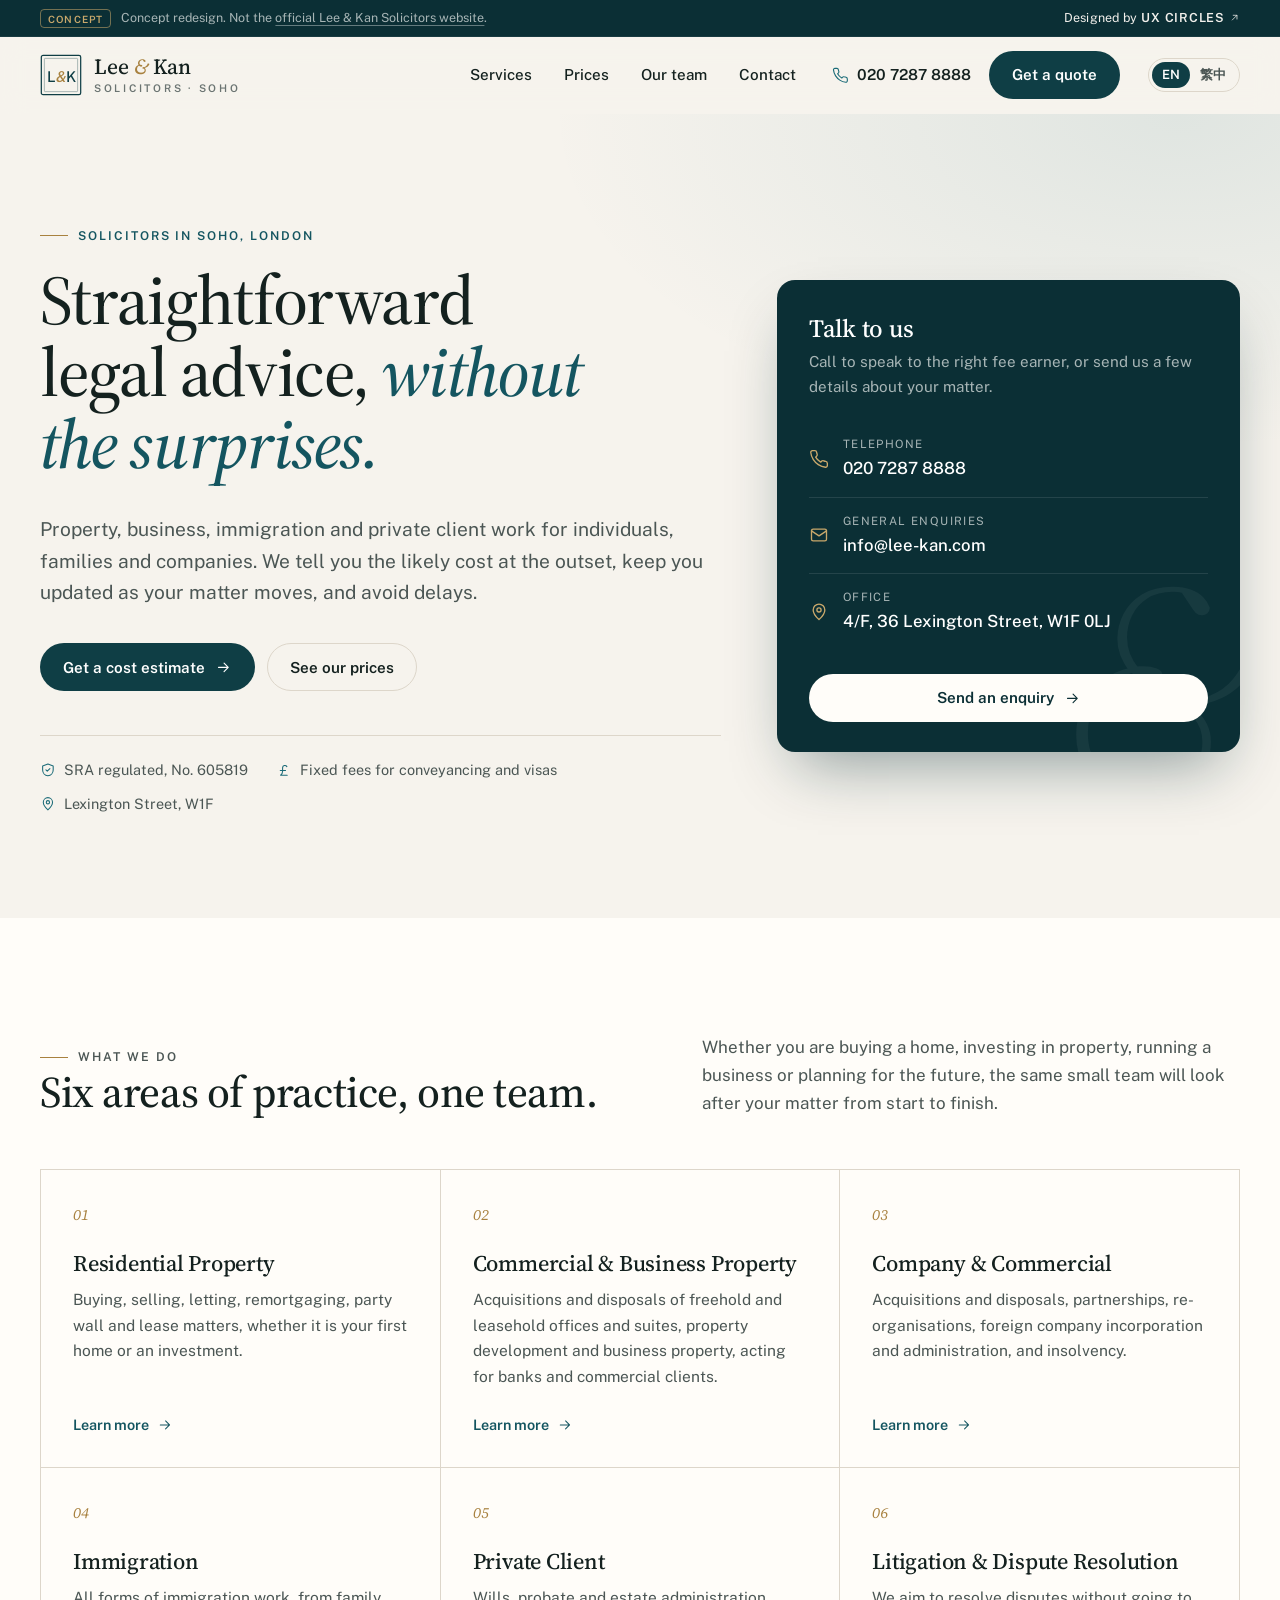
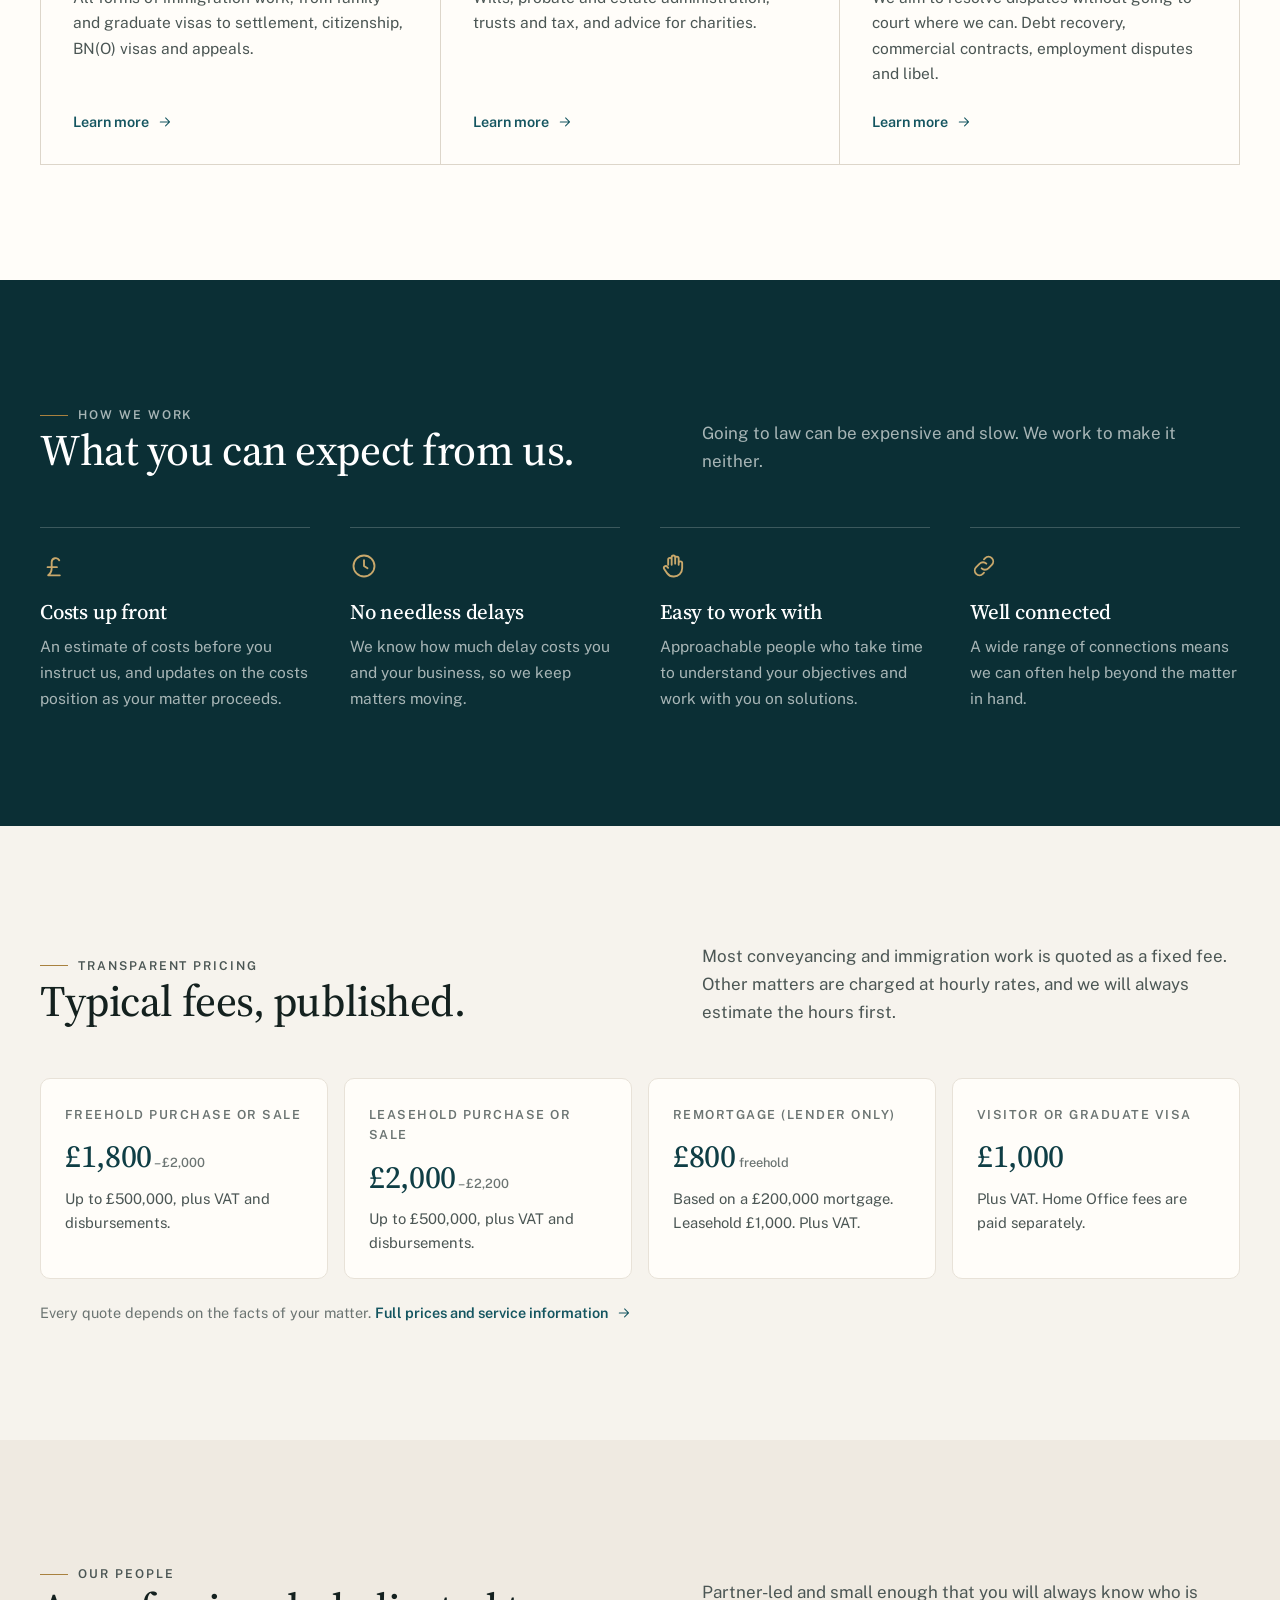
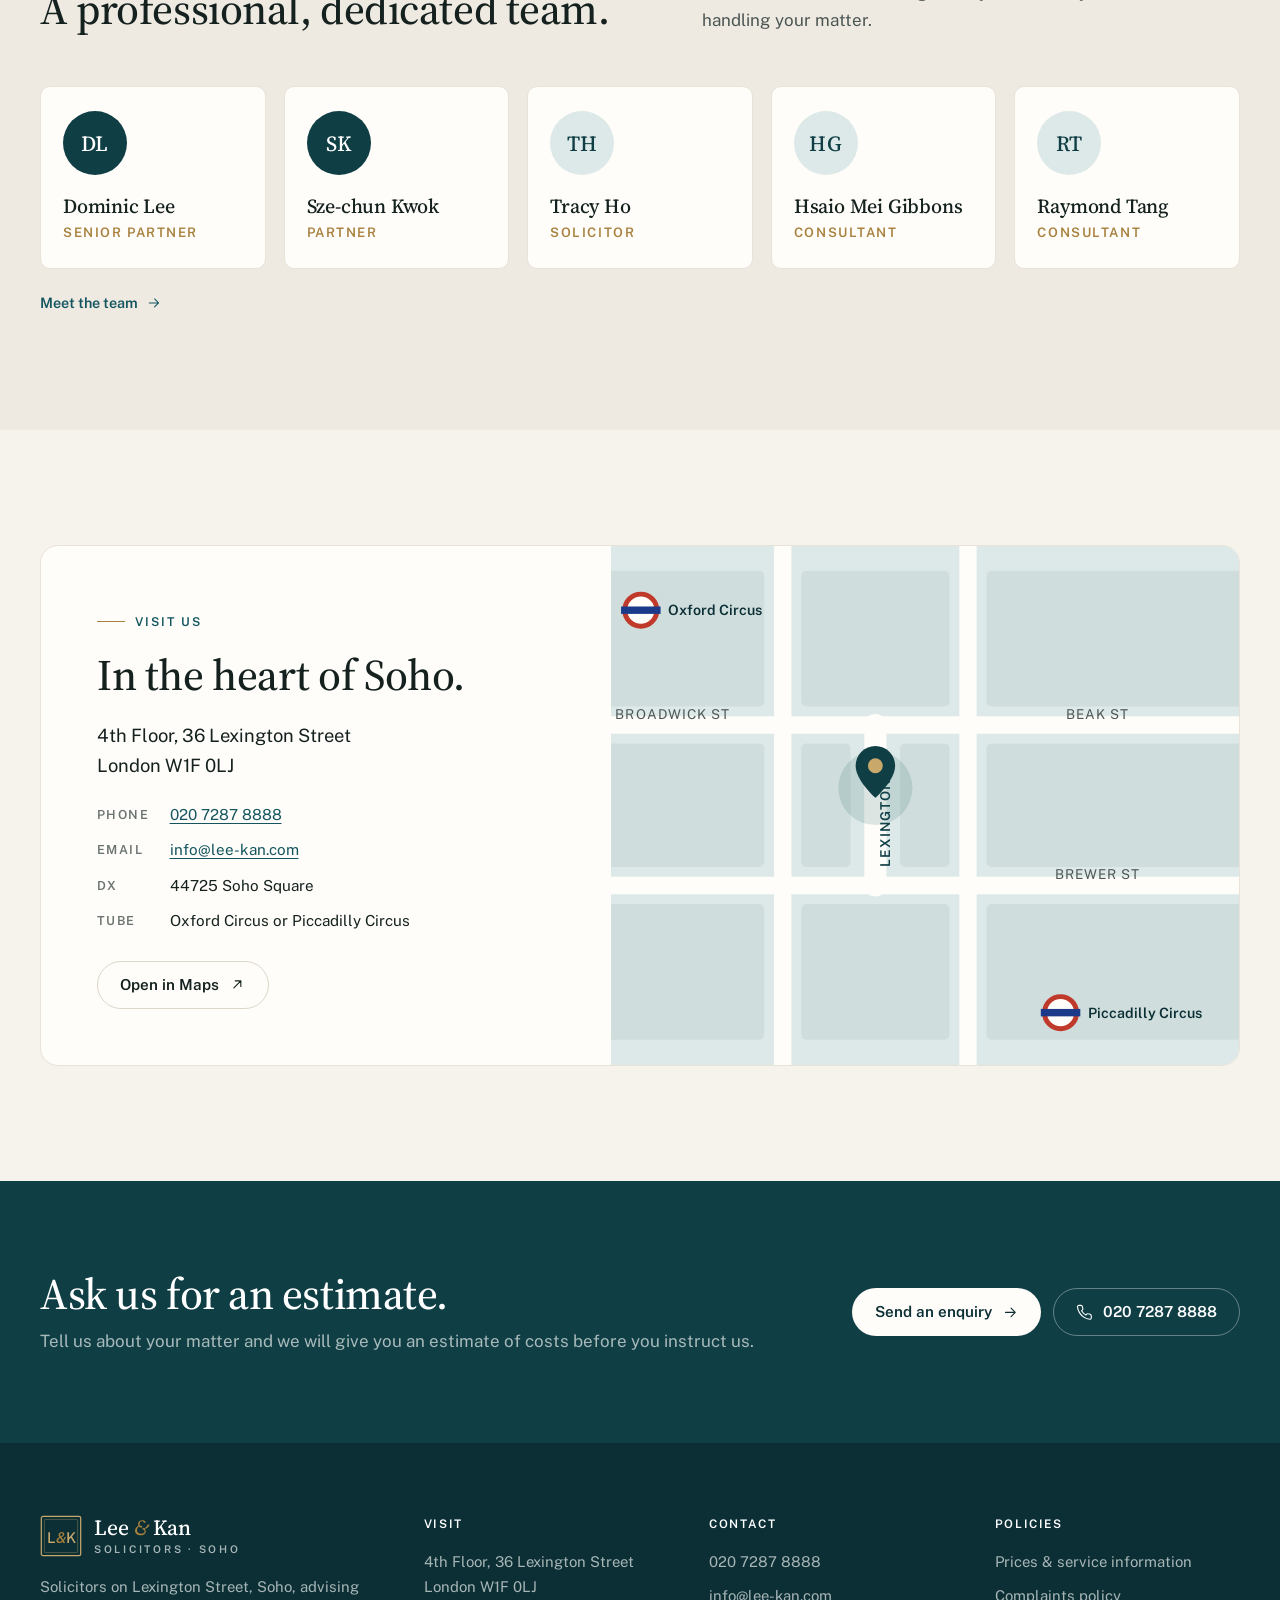
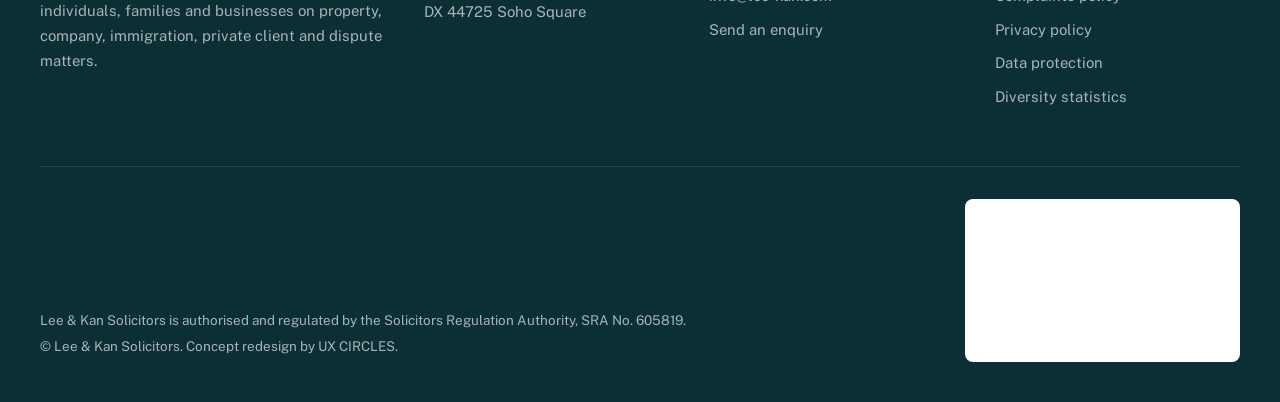
==== commit 01bac5a4: "Add a Traditional Chinese version and fix the mobile menu All pages are now generated in English (ro" ====
--- a/index.html
+++ b/index.html
@@ -9,13 +9,15 @@
 <meta property="og:description" content="Lee & Kan Solicitors in Soho, London: residential and commercial property, company, immigration, private client and litigation. Clear, published fees.">
 <meta name="robots" content="noindex, nofollow">
 <meta name="theme-color" content="#0b2f35">
+<link rel="alternate" hreflang="en-GB" href="index.html">
+<link rel="alternate" hreflang="zh-Hant" href="zh/index.html">
 <link rel="icon" href="assets/img/favicon.svg" type="image/svg+xml">
 <link rel="preconnect" href="https://fonts.googleapis.com">
 <link rel="preconnect" href="https://fonts.gstatic.com" crossorigin>
 <link rel="stylesheet" href="https://fonts.googleapis.com/css2?family=Public+Sans:wght@400;500;600&family=Source+Serif+4:ital,opsz,wght@0,8..60,400;0,8..60,500;0,8..60,600;1,8..60,400;1,8..60,500&display=swap">
 <link rel="stylesheet" href="assets/css/style.css">
 </head>
-<body>
+<body class="lang-en">
 <a class="skip" href="#main">Skip to content</a>
 <div class="concept-bar" role="note">
   <div class="container concept-inner">
@@ -36,7 +38,10 @@
         <a class="btn btn-primary" href="contact.html#enquiry">Get a quote</a>
       </div>
     </nav>
-    <button class="nav-toggle" type="button" aria-expanded="false" aria-controls="site-nav" aria-label="Menu"><svg class="ic-open" viewBox="0 0 24 24" fill="none" stroke="currentColor" stroke-width="1.6" stroke-linecap="round" stroke-linejoin="round" aria-hidden="true"><path d="M4 7h16M4 12h16M4 17h16"/></svg><svg class="ic-close" viewBox="0 0 24 24" fill="none" stroke="currentColor" stroke-width="1.6" stroke-linecap="round" stroke-linejoin="round" aria-hidden="true"><path d="M6 6l12 12M18 6 6 18"/></svg></button>
+    <div class="header-tools">
+      <div class="lang-switch" aria-label="Language"><a href="index.html" lang="en-GB" hreflang="en-GB" aria-current="true">EN</a><a href="zh/index.html" lang="zh-Hant" hreflang="zh-Hant">繁中</a></div>
+      <button class="nav-toggle" type="button" aria-expanded="false" aria-controls="site-nav" aria-label="Menu"><svg class="ic-open" viewBox="0 0 24 24" fill="none" stroke="currentColor" stroke-width="1.6" stroke-linecap="round" stroke-linejoin="round" aria-hidden="true"><path d="M4 7h16M4 12h16M4 17h16"/></svg><svg class="ic-close" viewBox="0 0 24 24" fill="none" stroke="currentColor" stroke-width="1.6" stroke-linecap="round" stroke-linejoin="round" aria-hidden="true"><path d="M6 6l12 12M18 6 6 18"/></svg></button>
+    </div>
   </div>
 </header>
 <main id="main">
@@ -125,11 +130,11 @@
       <p>Partner-led and small enough that you will always know who is handling your matter.</p>
     </div>
     <div class="team">
-<article class="person partner reveal"><div class="avatar" aria-hidden="true">DL</div><h3>Dominic Lee</h3><p class="role">Senior Partner</p></article>
-<article class="person partner reveal"><div class="avatar" aria-hidden="true">SK</div><h3>Sze-chun Kwok</h3><p class="role">Partner</p></article>
-<article class="person reveal"><div class="avatar" aria-hidden="true">TH</div><h3>Tracy Ho</h3><p class="role">Solicitor</p></article>
-<article class="person reveal"><div class="avatar" aria-hidden="true">HG</div><h3>Hsaio Mei Gibbons</h3><p class="role">Consultant</p></article>
-<article class="person reveal"><div class="avatar" aria-hidden="true">RT</div><h3>Raymond Tang</h3><p class="role">Consultant</p></article>
+<article class="person partner reveal"><div class="avatar" aria-hidden="true">DL</div><h3 lang="en">Dominic Lee</h3><p class="role">Senior Partner</p></article>
+<article class="person partner reveal"><div class="avatar" aria-hidden="true">SK</div><h3 lang="en">Sze-chun Kwok</h3><p class="role">Partner</p></article>
+<article class="person reveal"><div class="avatar" aria-hidden="true">TH</div><h3 lang="en">Tracy Ho</h3><p class="role">Solicitor</p></article>
+<article class="person reveal"><div class="avatar" aria-hidden="true">HG</div><h3 lang="en">Hsaio Mei Gibbons</h3><p class="role">Consultant</p></article>
+<article class="person reveal"><div class="avatar" aria-hidden="true">RT</div><h3 lang="en">Raymond Tang</h3><p class="role">Consultant</p></article>
     </div>
     <p class="fee-note"><a class="text-link" href="team.html">Meet the team <svg class="ic" viewBox="0 0 24 24" fill="none" stroke="currentColor" stroke-width="1.6" stroke-linecap="round" stroke-linejoin="round" aria-hidden="true"><path d="M5 12h14M13 6l6 6-6 6"/></svg></a></p>
   </div>
--- a/assets/css/style.css
+++ b/assets/css/style.css
@@ -104,7 +104,7 @@
 .nav-extra { display: flex; align-items: center; gap: 18px; margin-left: 18px; }
 .nav-phone { display: inline-flex; align-items: center; gap: 8px; font-weight: 600; text-decoration: none; color: var(--ink); font-size: .95rem; white-space: nowrap; }
 .nav-phone .ic { color: var(--teal-600); }
-.nav-toggle { display: none; margin-left: auto; width: 46px; height: 46px; align-items: center; justify-content: center; border: 1px solid var(--line); border-radius: 50%; background: transparent; color: var(--ink); cursor: pointer; }
+.nav-toggle { display: none; width: 46px; height: 46px; align-items: center; justify-content: center; border: 1px solid var(--line); border-radius: 50%; background: transparent; color: var(--ink); cursor: pointer; }
 .nav-toggle svg { width: 22px; height: 22px; }
 .nav-toggle .ic-close { display: none; }
 .nav-toggle[aria-expanded="true"] .ic-open { display: none; }
@@ -112,7 +112,8 @@
 
 @media (max-width: 1020px) {
   .nav-toggle { display: inline-flex; }
-  .nav { position: fixed; inset: calc(var(--header-h) + var(--bar-h, 36px)) 0 0 0; flex-direction: column; align-items: stretch; gap: 0; margin: 0; padding: 12px 24px 32px; background: var(--paper); overflow-y: auto; visibility: hidden; opacity: 0; transform: translateY(-8px); transition: opacity .2s, transform .2s, visibility .2s; }
+  /* The header's backdrop-filter makes it the containing block, so position the panel against the header */
+  .nav { position: absolute; top: 100%; left: 0; right: 0; height: calc(100vh - var(--header-h) - var(--bar-h, 0px)); height: calc(100dvh - var(--header-h) - var(--bar-h, 0px)); flex-direction: column; align-items: stretch; gap: 0; margin: 0; padding: 12px 24px 32px; background: var(--paper); overflow-y: auto; visibility: hidden; opacity: 0; transform: translateY(-8px); transition: opacity .2s, transform .2s, visibility .2s; }
   .nav.open { visibility: visible; opacity: 1; transform: none; }
   .nav > a { padding: 18px 0; font-family: var(--serif); font-size: 1.6rem; border-bottom: 1px solid var(--line-soft); }
   .nav > a::after { display: none; }
@@ -120,6 +121,22 @@
   .nav-phone { justify-content: center; min-height: 48px; border: 1px solid var(--line); border-radius: 999px; }
   body.nav-open { overflow: hidden; }
 }
+
+.header-tools { display: flex; align-items: center; gap: 10px; }
+.lang-switch { display: flex; border: 1px solid var(--line); border-radius: 999px; padding: 3px; font-size: .8rem; font-weight: 600; }
+.lang-switch a { padding: 5px 10px; border-radius: 999px; text-decoration: none; color: var(--ink-soft); line-height: 1.2; }
+.lang-switch a:hover { color: var(--ink); }
+.lang-switch a[aria-current="true"] { background: var(--teal-800); color: #fff; }
+@media (max-width: 1020px) { .header-tools { margin-left: auto; } }
+
+/* ---------- Traditional Chinese ---------- */
+.lang-zh { --sans: "Public Sans", "Noto Sans TC", "PingFang TC", "Microsoft JhengHei", sans-serif; --serif: "Source Serif 4", "Noto Serif TC", "PingFang TC", serif; line-height: 1.8; }
+.lang-zh h1, .lang-zh h2, .lang-zh h3, .lang-zh h4 { letter-spacing: .01em; line-height: 1.3; font-weight: 600; }
+.lang-zh h1 { line-height: 1.22; }
+.lang-zh em, .lang-zh .pull { font-style: normal; }
+.lang-zh .eyebrow, .lang-zh .footer-h, .lang-zh .fee-card .label, .lang-zh .person .role, .lang-zh .channels small,
+.lang-zh .contact-list small, .lang-zh .visit dt, .lang-zh .toc p, .lang-zh .fee-table thead th { letter-spacing: .08em; }
+.lang-zh .nav > a { font-size: 1rem; }
 
 /* ---------- Sections ---------- */
 .section { padding: clamp(72px, 9vw, 120px) 0; }
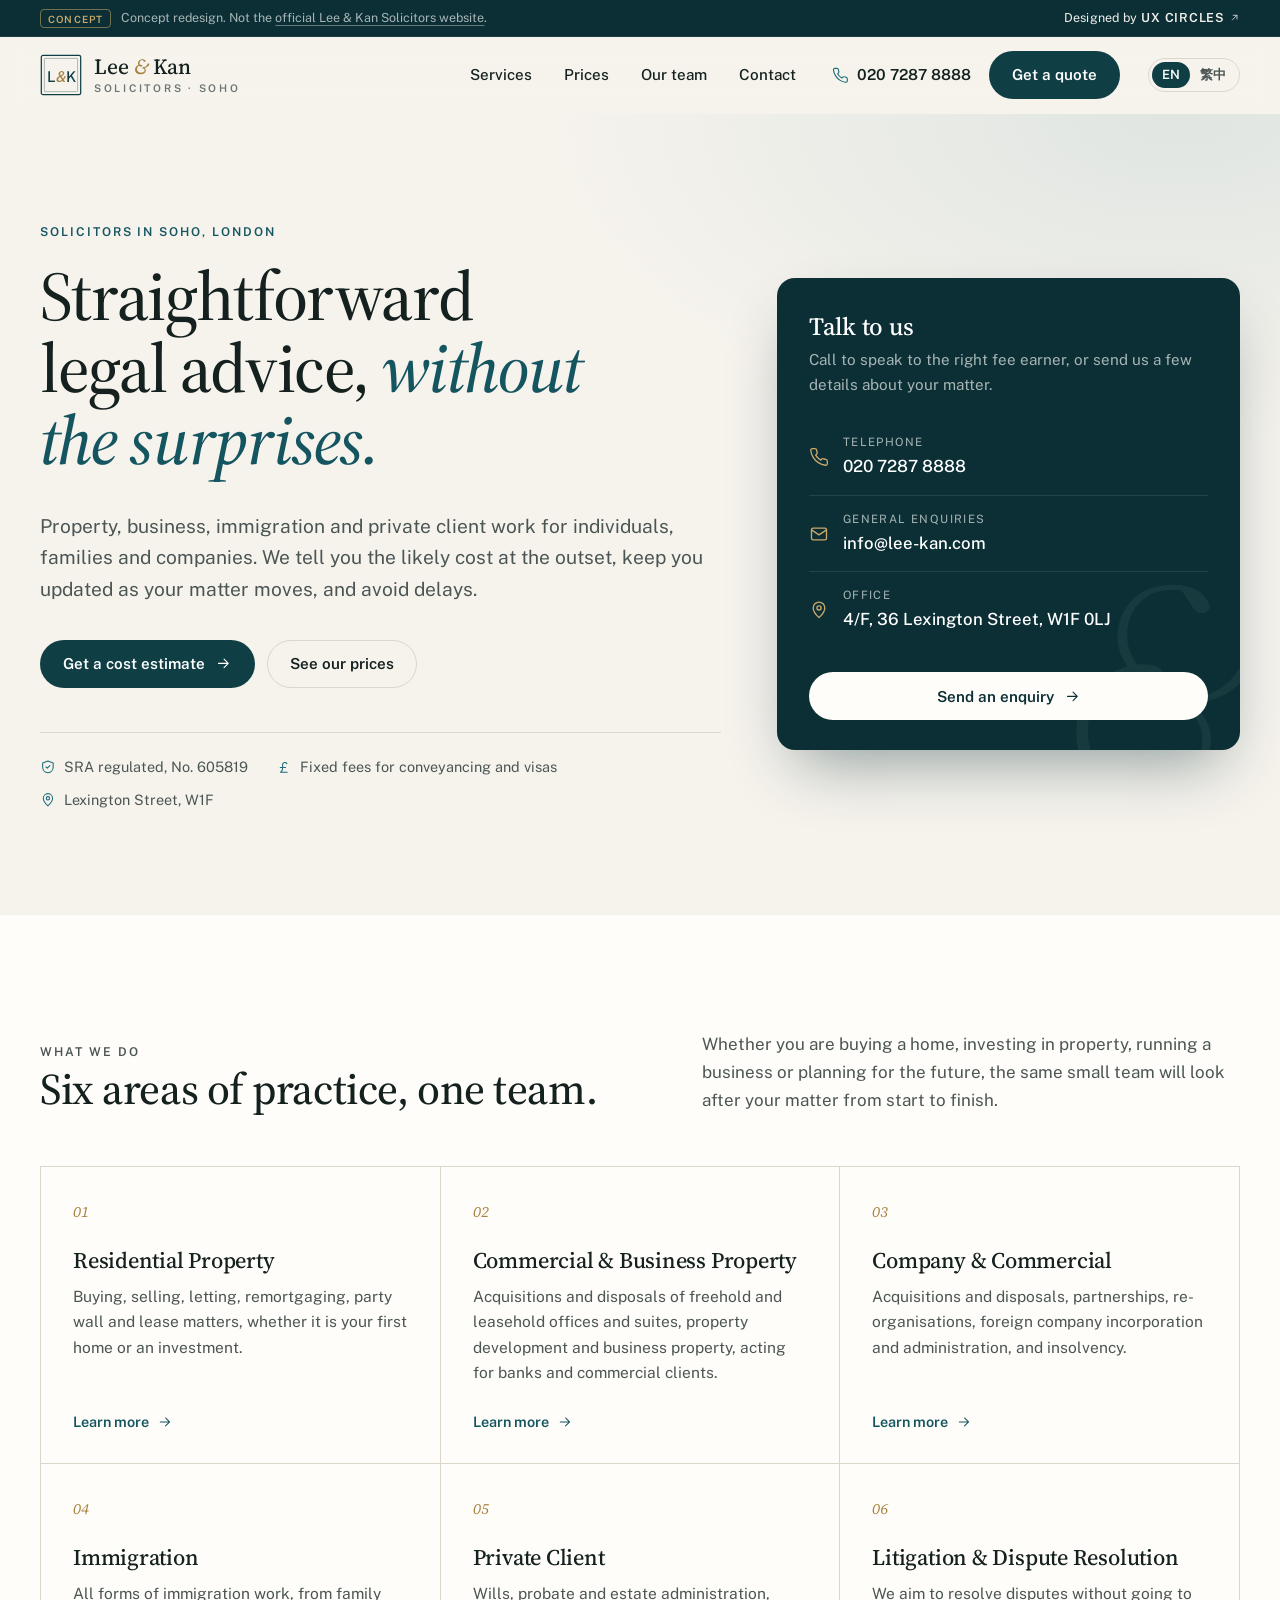
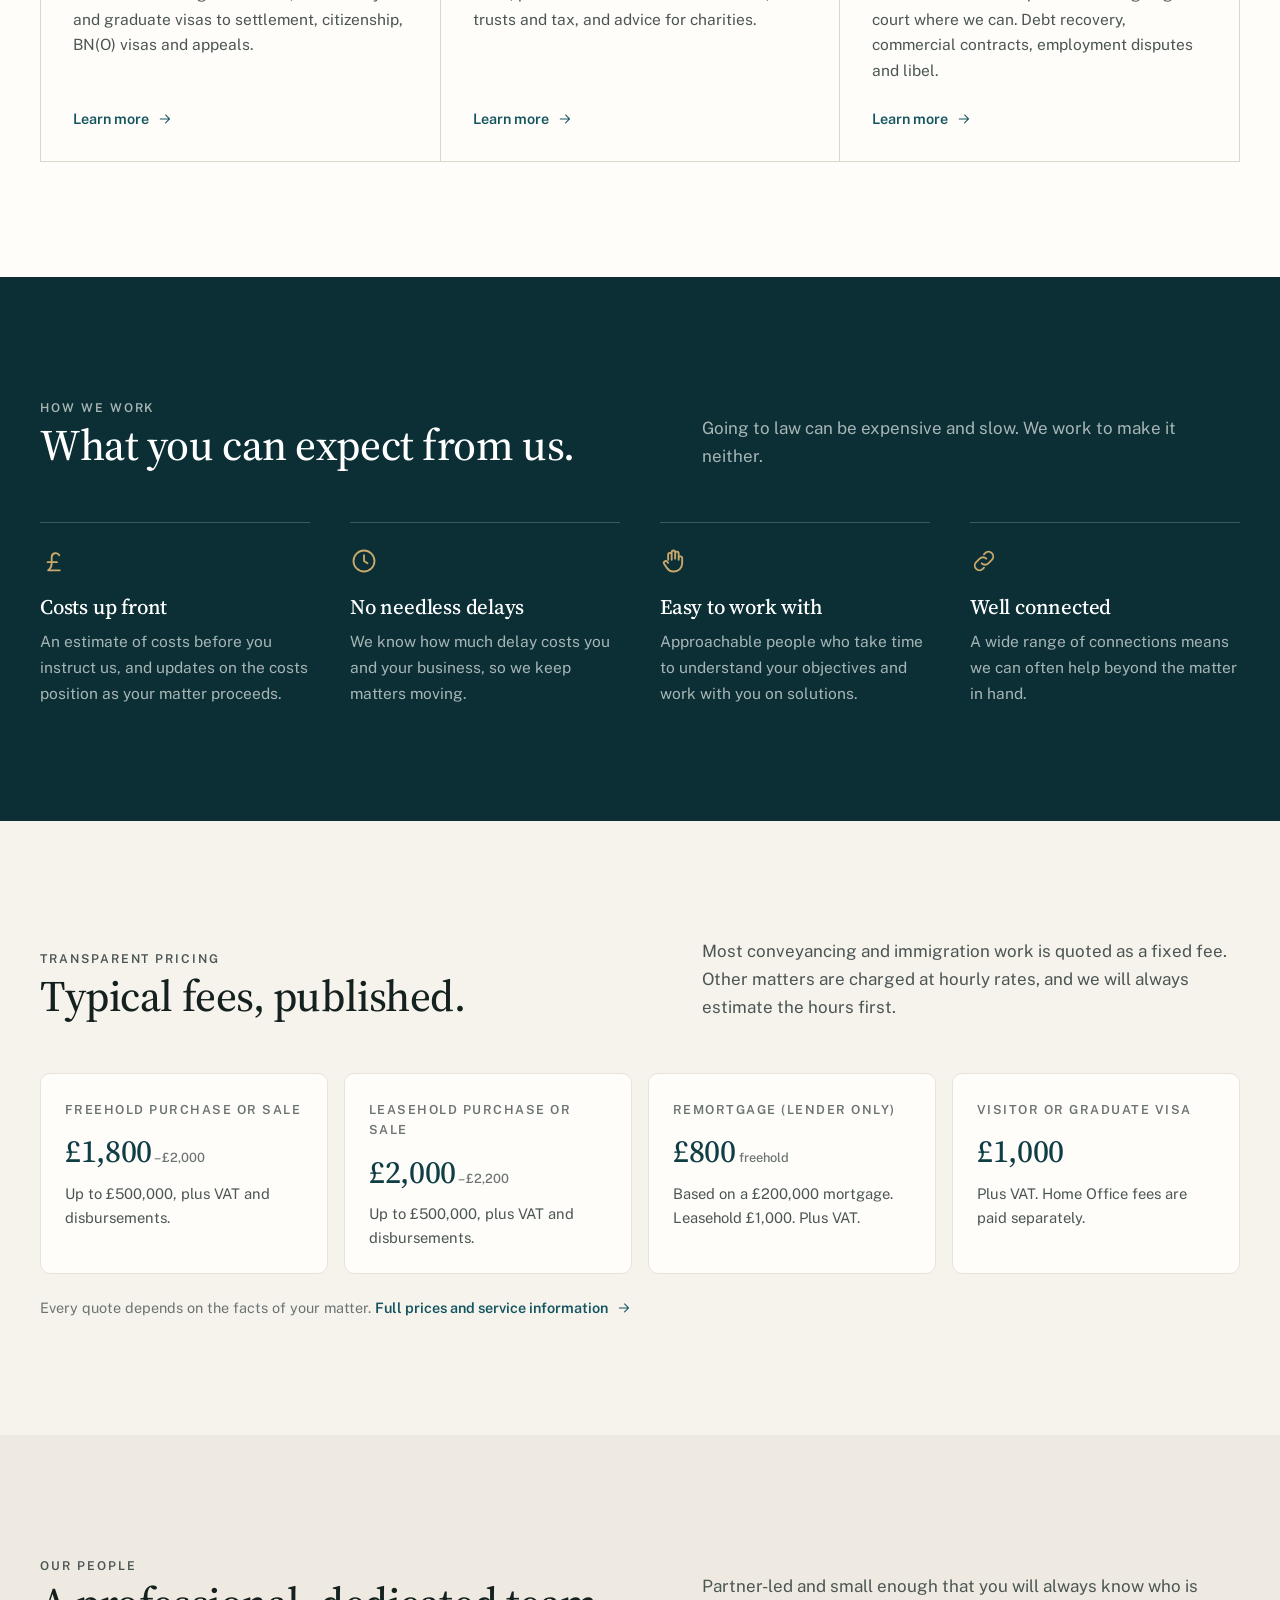
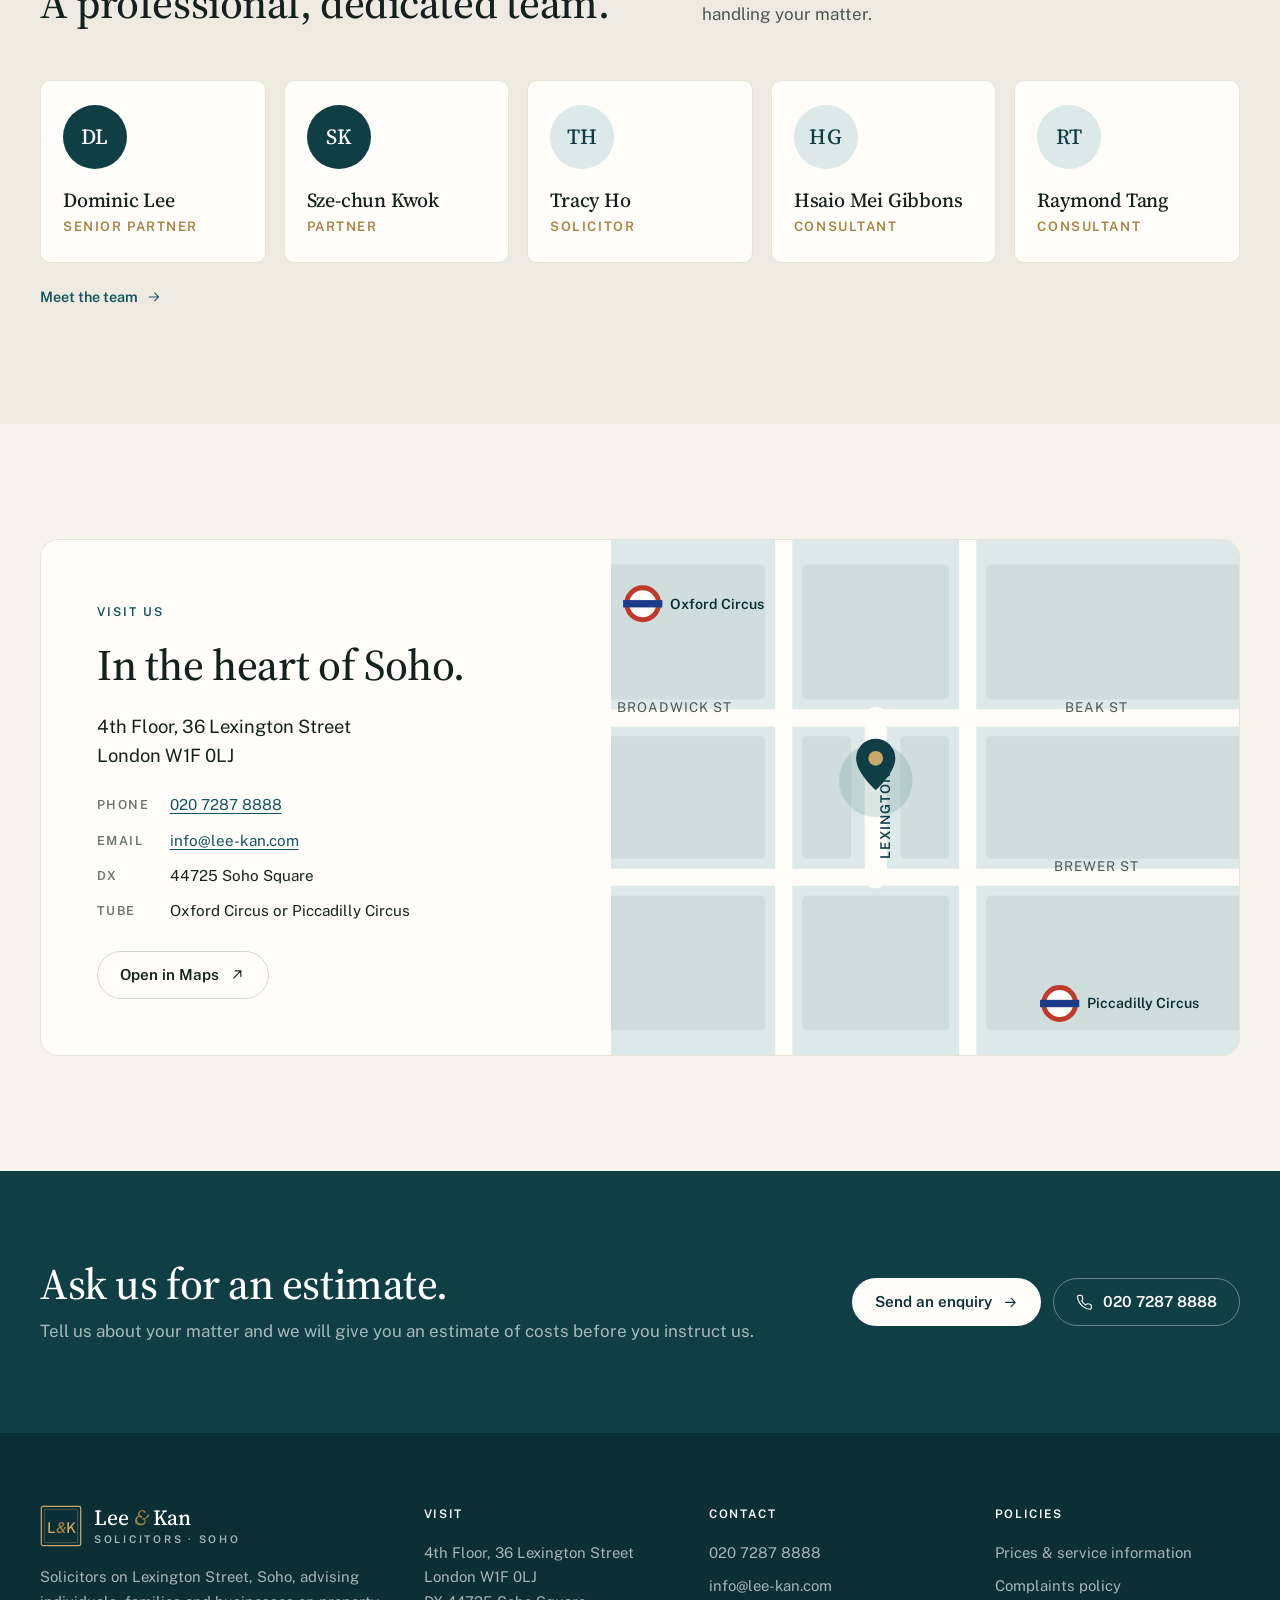
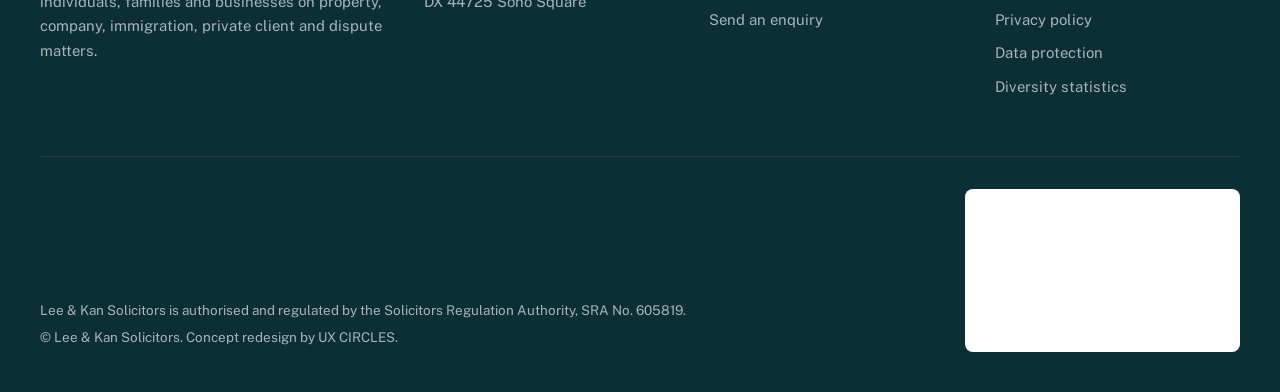
==== commit 8052cfc5: "Point UX Circles links to the professionals page Co-Authored-By: Claude Opus 5.5 <noreply@anthropic." ====
--- a/index.html
+++ b/index.html
@@ -22,7 +22,7 @@
 <div class="concept-bar" role="note">
   <div class="container concept-inner">
     <p><span class="concept-tag">Concept</span><span class="concept-long">Concept redesign. Not the <a href="https://www.lee-kan.com/" target="_blank" rel="noopener">official Lee &amp; Kan Solicitors website</a>.</span></p>
-    <a href="https://ux-circles.com/web" target="_blank" rel="noopener"><span class="concept-by">Designed by </span><strong>UX CIRCLES</strong> <svg class="ic-ext" viewBox="0 0 24 24" fill="none" stroke="currentColor" stroke-width="1.6" stroke-linecap="round" stroke-linejoin="round" aria-hidden="true"><path d="M7 17 17 7M9 7h8v8"/></svg></a>
+    <a href="https://ux-circles.com/professionals" target="_blank" rel="noopener"><span class="concept-by">Designed by </span><strong>UX CIRCLES</strong> <svg class="ic-ext" viewBox="0 0 24 24" fill="none" stroke="currentColor" stroke-width="1.6" stroke-linecap="round" stroke-linejoin="round" aria-hidden="true"><path d="M7 17 17 7M9 7h8v8"/></svg></a>
   </div>
 </div>
 <header class="site-header">
@@ -233,7 +233,7 @@
     <div class="footer-legal">
       <div>
         <p>Lee &amp; Kan Solicitors is authorised and regulated by the Solicitors Regulation Authority, SRA No. 605819.</p>
-        <p>&copy; Lee &amp; Kan Solicitors. Concept redesign by <a href="https://ux-circles.com/web" target="_blank" rel="noopener">UX CIRCLES</a>.</p>
+        <p>&copy; Lee &amp; Kan Solicitors. Concept redesign by <a href="https://ux-circles.com/professionals" target="_blank" rel="noopener">UX CIRCLES</a>.</p>
       </div>
       <div class="sra-badge"><div><div><iframe frameborder="0" scrolling="no" allowTransparency="true" src="https://cdn.yoshki.com/iframe/55847r.html" title="SRA digital badge"></iframe></div></div></div>
     </div>
--- a/assets/css/style.css
+++ b/assets/css/style.css
@@ -54,7 +54,6 @@
 .ic { width: 1.1em; height: 1.1em; flex: none; }
 
 .eyebrow { display: inline-flex; align-items: center; gap: 10px; font-size: .76rem; font-weight: 600; letter-spacing: .16em; text-transform: uppercase; color: var(--teal-700); margin: 0 0 18px; }
-.eyebrow::before { content: ""; width: 28px; height: 1px; background: var(--brass); }
 .on-dark .eyebrow { color: var(--brass-soft); }
 .lede { font-size: 1.2rem; color: var(--ink-soft); max-width: 36em; }
 
@@ -123,11 +122,21 @@
 }
 
 .header-tools { display: flex; align-items: center; gap: 10px; }
-.lang-switch { display: flex; border: 1px solid var(--line); border-radius: 999px; padding: 3px; font-size: .8rem; font-weight: 600; }
+.lang-switch { display: flex; flex-shrink: 0; white-space: nowrap; border: 1px solid var(--line); border-radius: 999px; padding: 3px; font-size: .8rem; font-weight: 600; }
 .lang-switch a { padding: 5px 10px; border-radius: 999px; text-decoration: none; color: var(--ink-soft); line-height: 1.2; }
 .lang-switch a:hover { color: var(--ink); }
 .lang-switch a[aria-current="true"] { background: var(--teal-800); color: #fff; }
 @media (max-width: 1020px) { .header-tools { margin-left: auto; } }
+@media (max-width: 520px) {
+  .header-inner { gap: 10px; }
+  .brand { gap: 10px; }
+  .brand-mark { width: 38px; height: 38px; }
+  .brand-name { font-size: 1.22rem; }
+  .brand-sub { letter-spacing: .16em; }
+  .header-tools { gap: 8px; }
+  .lang-switch a { padding: 5px 8px; }
+  .nav-toggle { width: 42px; height: 42px; }
+}
 
 /* ---------- Traditional Chinese ---------- */
 .lang-zh { --sans: "Public Sans", "Noto Sans TC", "PingFang TC", "Microsoft JhengHei", sans-serif; --serif: "Source Serif 4", "Noto Serif TC", "PingFang TC", serif; line-height: 1.8; }
@@ -285,7 +294,9 @@
 .fee-sec > p { color: var(--ink-soft); max-width: 44em; }
 .fee-sec h3 { font-size: 1.25rem; margin-top: 36px; }
 .table-wrap { overflow-x: auto; margin: 22px 0; border: 1px solid var(--line-soft); border-radius: var(--radius); background: var(--white); }
-.fee-table { width: 100%; border-collapse: collapse; font-size: .96rem; min-width: 520px; }
+.fee-table { width: 100%; border-collapse: collapse; font-size: .96rem; }
+.fee-table.wide { min-width: 560px; }
+@media (max-width: 520px) { .fee-table th, .fee-table td { padding: 12px 14px; } }
 .fee-table th, .fee-table td { text-align: left; padding: 14px 18px; vertical-align: top; border-bottom: 1px solid var(--line-soft); }
 .fee-table tr:last-child td { border-bottom: 0; }
 .fee-table thead th { font-size: .74rem; letter-spacing: .12em; text-transform: uppercase; color: var(--ink-mute); font-weight: 600; background: var(--paper); }
